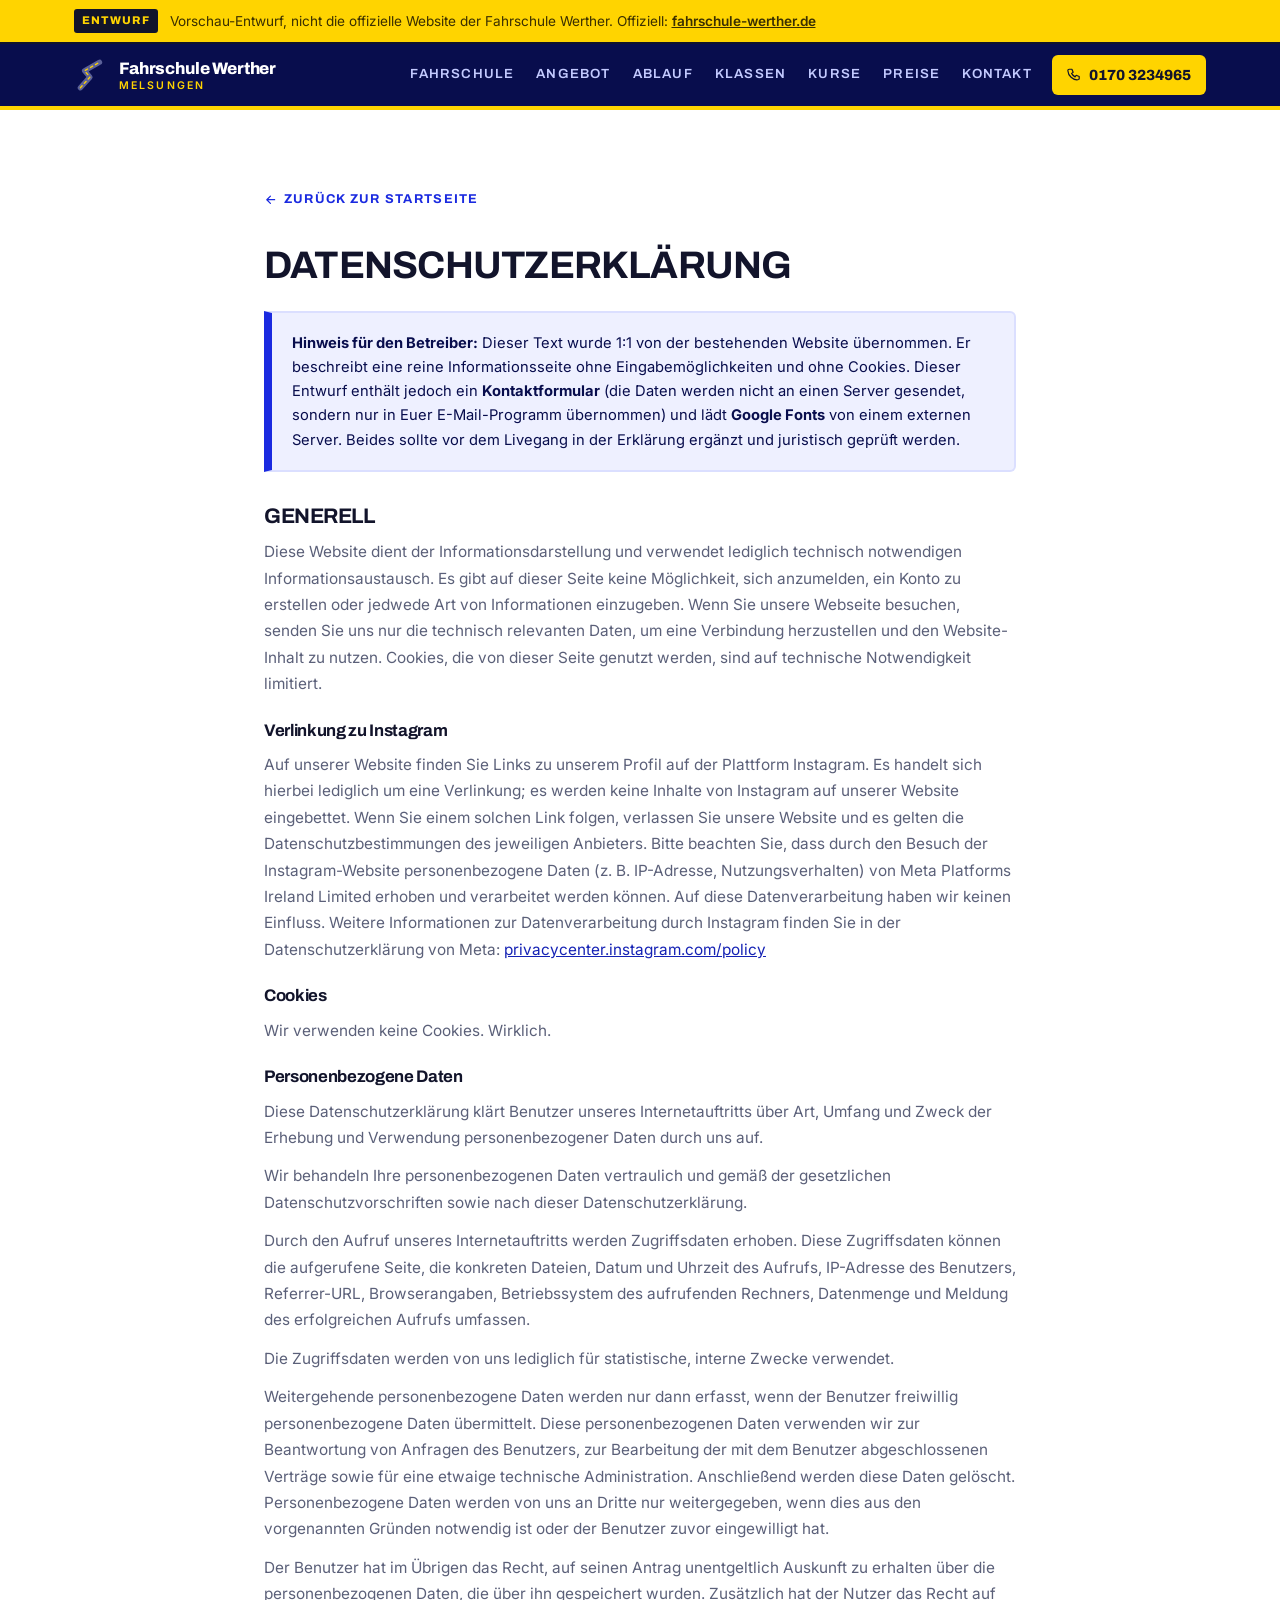
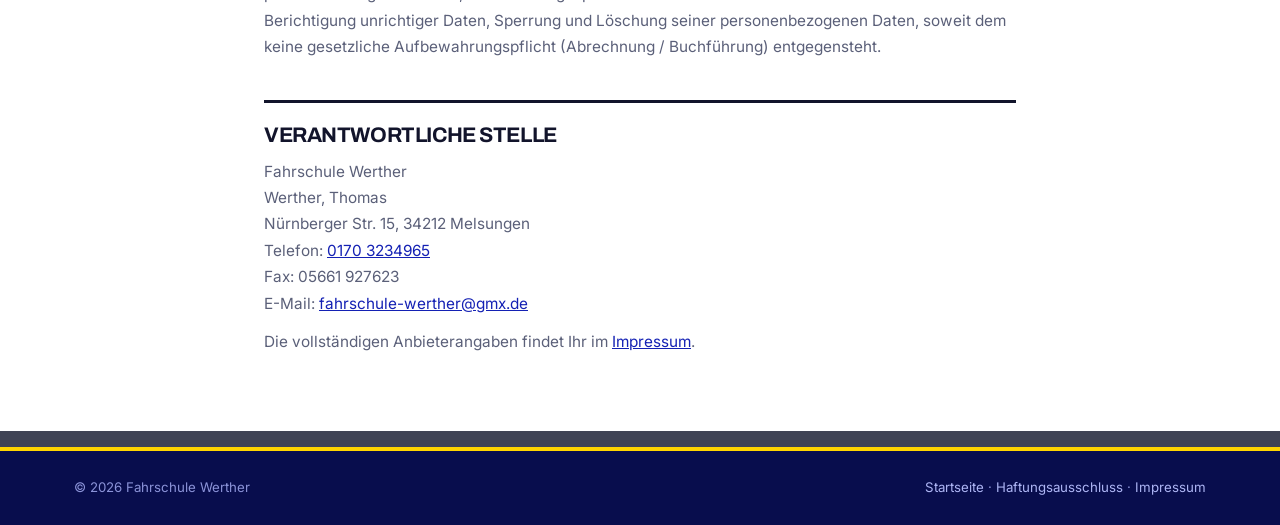
==== datenschutz.html @ 25d760dc "Website Fahrschule Werther" ====
<!DOCTYPE html>
<html lang="de">
<head>
<meta charset="utf-8">
<meta name="robots" content="noindex, nofollow">
<meta name="viewport" content="width=device-width, initial-scale=1">
<title>Datenschutzerklärung – Fahrschule Werther</title>
<meta name="description" content="Datenschutzerklärung der Fahrschule Werther, Nürnberger Str. 15, 34212 Melsungen.">
<meta name="theme-color" content="#080d4d">
<link rel="icon" href="data:image/svg+xml,%3Csvg xmlns='http://www.w3.org/2000/svg' viewBox='0 0 64 64'%3E%3Crect width='64' height='64' rx='8' fill='%23080d4d'/%3E%3Cpath d='M14 54 L30 34 L20 22 L44 10' stroke='%23ffd400' stroke-width='7' fill='none' stroke-linecap='round' stroke-linejoin='round'/%3E%3C/svg%3E">
<link rel="preconnect" href="https://fonts.googleapis.com">
<link rel="preconnect" href="https://fonts.gstatic.com" crossorigin>
<link href="https://fonts.googleapis.com/css2?family=Archivo:wght@500;600;700;800&family=Inter:wght@400;500;600;700&display=swap" rel="stylesheet">
<link rel="stylesheet" href="assets/css/style.css">
</head>
<body>
<a class="skip" href="#main">Zum Inhalt springen</a>

<!-- Entwurfs-Hinweis: vor dem Livegang entfernen (zusammen mit dem robots-Meta-Tag). -->
<div class="draft">
  <div class="draft__inner">
    <b>Entwurf</b>
    <span>Vorschau-Entwurf, nicht die offizielle Website der Fahrschule Werther. Offiziell: <a href="https://fahrschule-werther.de/" target="_blank" rel="noopener">fahrschule-werther.de</a></span>
  </div>
</div>

<svg width="0" height="0" style="position:absolute" aria-hidden="true" focusable="false">
  <defs>
    <symbol id="i-arrow" viewBox="0 0 24 24" fill="none" stroke="currentColor" stroke-width="2.2" stroke-linecap="round" stroke-linejoin="round"><path d="M5 12h13M12.5 5.5 19 12l-6.5 6.5"/></symbol>
    <symbol id="i-phone" viewBox="0 0 24 24" fill="none" stroke="currentColor" stroke-width="1.9" stroke-linecap="round" stroke-linejoin="round"><path d="M6.2 3.5h3l1.9 4.7-2.4 1.7a12.4 12.4 0 0 0 5.4 5.4l1.7-2.4 4.7 1.9v3a2 2 0 0 1-2.2 2C10.6 20.6 3.4 13.4 2.9 5.7a2 2 0 0 1 2-2.2Z"/></symbol>
  </defs>
</svg>

<header class="topbar">
  <div class="topbar__inner">
    <a class="logo" href="index.html" aria-label="Fahrschule Werther – zur Startseite">
      <svg class="logo__road" viewBox="0 0 64 64" aria-hidden="true">
        <path d="M12 56 L30 36 L20 24 L48 8" stroke="#5b6199" stroke-width="10" fill="none" stroke-linecap="round" stroke-linejoin="round"/>
        <path class="lane" d="M12 56 L30 36 L20 24 L48 8" stroke="#ffd400" stroke-width="2.5" fill="none" stroke-linecap="round" stroke-linejoin="round"/>
      </svg>
      <span class="logo__txt">Fahrschule Werther<span>Melsungen</span></span>
    </a>
    <nav class="mainnav" id="mainnav" aria-label="Hauptnavigation">
      <a href="index.html#fahrschule">Fahrschule</a>
      <a href="index.html#angebot">Angebot</a>
      <a href="index.html#ablauf">Ablauf</a>
      <a href="index.html#klassen">Klassen</a>
      <a href="index.html#kurse">Kurse</a>
      <a href="index.html#preise">Preise</a>
      <a href="index.html#kontakt">Kontakt</a>
    </nav>
    <div class="topbar__cta">
      <a class="callbtn" href="tel:+491703234965"><svg aria-hidden="true"><use href="#i-phone"/></svg><span>0170 3234965</span></a>
      <button class="navtoggle" id="navtoggle" type="button" aria-label="Menü öffnen" aria-expanded="false" aria-controls="mainnav"><i></i></button>
    </div>
  </div>
</header>

<main id="main" class="legal">
  <div class="legal__inner">
    <a class="back" href="index.html"><svg aria-hidden="true"><use href="#i-arrow"/></svg> Zurück zur Startseite</a>
    <h1>Datenschutzerklärung</h1>
    <p class="note"><strong>Hinweis für den Betreiber:</strong> Dieser Text wurde 1:1 von der bestehenden Website übernommen. Er beschreibt eine reine Informationsseite ohne Eingabemöglichkeiten und ohne Cookies. Dieser Entwurf enthält jedoch ein <strong>Kontaktformular</strong> (die Daten werden nicht an einen Server gesendet, sondern nur in Euer E-Mail-Programm übernommen) und lädt <strong>Google&nbsp;Fonts</strong> von einem externen Server. Beides sollte vor dem Livegang in der Erklärung ergänzt und juristisch geprüft werden.</p>

    <div class="legal__body">
      <h2 style="margin-top:0;padding-top:0;border-top:0">Generell</h2>
      <p>Diese Website dient der Informationsdarstellung und verwendet lediglich technisch notwendigen Informationsaustausch. Es gibt auf dieser Seite keine Möglichkeit, sich anzumelden, ein Konto zu erstellen oder jedwede Art von Informationen einzugeben. Wenn Sie unsere Webseite besuchen, senden Sie uns nur die technisch relevanten Daten, um eine Verbindung herzustellen und den Website-Inhalt zu nutzen. Cookies, die von dieser Seite genutzt werden, sind auf technische Notwendigkeit limitiert.</p>

      <h3>Verlinkung zu Instagram</h3>
      <p>Auf unserer Website finden Sie Links zu unserem Profil auf der Plattform Instagram. Es handelt sich hierbei lediglich um eine Verlinkung; es werden keine Inhalte von Instagram auf unserer Website eingebettet. Wenn Sie einem solchen Link folgen, verlassen Sie unsere Website und es gelten die Datenschutzbestimmungen des jeweiligen Anbieters. Bitte beachten Sie, dass durch den Besuch der Instagram-Website personenbezogene Daten (z.&nbsp;B. IP-Adresse, Nutzungsverhalten) von Meta Platforms Ireland Limited erhoben und verarbeitet werden können. Auf diese Datenverarbeitung haben wir keinen Einfluss. Weitere Informationen zur Datenverarbeitung durch Instagram finden Sie in der Datenschutzerklärung von Meta: <a href="https://privacycenter.instagram.com/policy" target="_blank" rel="noopener">privacycenter.instagram.com/policy</a></p>

      <h3>Cookies</h3>
      <p>Wir verwenden keine Cookies. Wirklich.</p>

      <h3>Personenbezogene Daten</h3>
      <p>Diese Datenschutzerklärung klärt Benutzer unseres Internetauftritts über Art, Umfang und Zweck der Erhebung und Verwendung personenbezogener Daten durch uns auf.</p>
      <p>Wir behandeln Ihre personenbezogenen Daten vertraulich und gemäß der gesetzlichen Datenschutzvorschriften sowie nach dieser Datenschutzerklärung.</p>
      <p>Durch den Aufruf unseres Internetauftritts werden Zugriffsdaten erhoben. Diese Zugriffsdaten können die aufgerufene Seite, die konkreten Dateien, Datum und Uhrzeit des Aufrufs, IP-Adresse des Benutzers, Referrer-URL, Browserangaben, Betriebssystem des aufrufenden Rechners, Datenmenge und Meldung des erfolgreichen Aufrufs umfassen.</p>
      <p>Die Zugriffsdaten werden von uns lediglich für statistische, interne Zwecke verwendet.</p>
      <p>Weitergehende personenbezogene Daten werden nur dann erfasst, wenn der Benutzer freiwillig personenbezogene Daten übermittelt. Diese personenbezogenen Daten verwenden wir zur Beantwortung von Anfragen des Benutzers, zur Bearbeitung der mit dem Benutzer abgeschlossenen Verträge sowie für eine etwaige technische Administration. Anschließend werden diese Daten gelöscht. Personenbezogene Daten werden von uns an Dritte nur weitergegeben, wenn dies aus den vorgenannten Gründen notwendig ist oder der Benutzer zuvor eingewilligt hat.</p>
      <p>Der Benutzer hat im Übrigen das Recht, auf seinen Antrag unentgeltlich Auskunft zu erhalten über die personenbezogenen Daten, die über ihn gespeichert wurden. Zusätzlich hat der Nutzer das Recht auf Berichtigung unrichtiger Daten, Sperrung und Löschung seiner personenbezogenen Daten, soweit dem keine gesetzliche Aufbewahrungspflicht (Abrechnung / Buchführung) entgegensteht.</p>

      <h2>Verantwortliche Stelle</h2>
      <p>Fahrschule Werther<br>
      Werther, Thomas<br>
      Nürnberger Str. 15, 34212 Melsungen<br>
      Telefon: <a href="tel:+491703234965">0170 3234965</a><br>
      Fax: 05661 927623<br>
      E-Mail: <a href="mailto:fahrschule-werther@gmx.de">fahrschule-werther@gmx.de</a></p>
      <p>Die vollständigen Anbieterangaben findet Ihr im <a href="index.html#impressum">Impressum</a>.</p>
    </div>
  </div>
</main>

<footer class="foot">
  <div class="foot__road" aria-hidden="true"></div>
  <div class="foot__bottom" style="padding-top:26px">
    <span>&copy; <span id="jahr">2026</span> Fahrschule Werther</span>
    <span><a href="index.html">Startseite</a> · <a href="haftungsausschluss.html">Haftungsausschluss</a> · <a href="index.html#impressum">Impressum</a></span>
  </div>
</footer>

<script src="assets/js/main.js"></script>
</body>
</html>
---- assets/css/style.css ----
/* ==========================================================================
   Fahrschule Werther – Melsungen
   Eigenständiges Designsystem. Leitmotiv ist die Straße aus dem Logo:
   Fahrbahnmarkierungen, Routenlinien, kantige Flächen, kräftiges Blau/Gelb.
   Bewusst anders aufgebaut als andere Fahrschul-Entwürfe.
   ========================================================================== */

:root{
  --blue:#1a2ae0;
  --blue-600:#1421b4;
  --blue-800:#0d1580;
  --blue-900:#080d4d;
  --blue-50:#eef0ff;
  --blue-100:#dbdfff;
  --yellow:#ffd400;
  --yellow-600:#e0b800;
  --asphalt:#3f4354;
  --ink:#12142b;
  --muted:#5b6079;
  --line:#d9dcec;
  --paper:#ffffff;
  --paper-alt:#f2f4fd;

  --r:6px;
  --r-lg:10px;
  --wrap:1180px;
  --display:"Archivo","Arial Narrow",Arial,sans-serif;
  --body:"Inter","Segoe UI",Roboto,system-ui,-apple-system,Arial,sans-serif;
  --shadow:0 2px 0 var(--line);
  --shadow-pop:10px 10px 0 var(--blue-100);
}

*,*::before,*::after{box-sizing:border-box}
html{scroll-behavior:smooth;scroll-padding-top:92px;-webkit-text-size-adjust:100%}
@media (prefers-reduced-motion:reduce){
  html{scroll-behavior:auto}
  *,*::before,*::after{animation-duration:.01ms!important;animation-iteration-count:1!important;transition-duration:.01ms!important}
}
body{margin:0;background:var(--paper);color:var(--ink);font-family:var(--body);font-size:17px;line-height:1.65;-webkit-font-smoothing:antialiased}
img{max-width:100%;display:block;height:auto}
a{color:var(--blue-600)}
ul,ol{margin:0;padding:0;list-style:none}
h1,h2,h3,h4{margin:0;font-family:var(--display);font-weight:700;line-height:1.1;letter-spacing:-.02em}
p{margin:0}
:focus-visible{outline:3px solid var(--blue);outline-offset:3px}
.skip{position:absolute;left:-9999px;top:0;background:var(--blue-900);color:#fff;padding:12px 20px;z-index:300}
.skip:focus{left:0}
.vh{position:absolute;width:1px;height:1px;margin:-1px;overflow:hidden;clip:rect(0 0 0 0);white-space:nowrap}

.wrap{max-width:var(--wrap);margin:0 auto;padding:0 24px}
.sect{padding:clamp(58px,7vw,102px) 0}
.sect--alt{background:var(--paper-alt)}
.sect--dark{background:var(--blue-900);color:#c9cfff}
.sect--dark h2,.sect--dark h3{color:#fff}

/* Abschnittskopf: Nummer + Linie, kein zentriertes Layout */
.head{display:grid;grid-template-columns:auto 1fr;gap:0 22px;align-items:start;margin-bottom:44px}
.head__num{font-family:var(--display);font-weight:800;font-size:.9rem;letter-spacing:.16em;color:var(--blue);padding-top:9px;white-space:nowrap}
.head__num::after{content:"";display:block;width:100%;height:4px;margin-top:8px;background:repeating-linear-gradient(90deg,var(--blue) 0 10px,transparent 10px 18px)}
.head h2{font-size:clamp(1.85rem,1.3rem + 2.2vw,2.9rem);text-transform:uppercase}
.head p{margin-top:14px;color:var(--muted);font-size:clamp(1rem,.96rem + .25vw,1.12rem);max-width:64ch}
.sect--dark .head p{color:#a9b1f0}
.sect--dark .head__num{color:var(--yellow)}
.sect--dark .head__num::after{background:repeating-linear-gradient(90deg,var(--yellow) 0 10px,transparent 10px 18px)}
@media (max-width:620px){
  .head{grid-template-columns:1fr;gap:14px}
  .head__num::after{width:64px}
}

/* ---------- Buttons: kantig, mit Versatzschatten ---------- */
.btn{display:inline-flex;align-items:center;justify-content:center;gap:.55em;padding:.9em 1.6em;border:2px solid var(--ink);border-radius:var(--r);font-family:var(--display);font-weight:700;font-size:1rem;letter-spacing:.01em;text-decoration:none;cursor:pointer;background:var(--paper);color:var(--ink);transition:transform .14s ease,box-shadow .14s ease,background .14s ease,color .14s ease}
.btn svg{width:1.15em;height:1.15em;flex:none}
.btn:hover{transform:translate(-3px,-3px);box-shadow:5px 5px 0 var(--ink)}
.btn:active{transform:none;box-shadow:none}
.btn--yellow{background:var(--yellow);border-color:var(--ink);color:var(--ink)}
.btn--blue{background:var(--blue);border-color:var(--blue-800);color:#fff}
.btn--blue:hover{box-shadow:5px 5px 0 var(--blue-800)}
.btn--onDark{background:var(--yellow);border-color:var(--yellow);color:var(--ink)}
.btn--onDark:hover{box-shadow:5px 5px 0 rgba(255,255,255,.28)}
.btn--wire{background:transparent;border-color:#fff;color:#fff}
.btn--wire:hover{box-shadow:5px 5px 0 rgba(255,255,255,.28)}

/* ---------- Entwurfs-Hinweis ----------
   Nur fuer die Vorschau. Vor dem Livegang zusammen mit den robots-Meta-Tags entfernen. */
.draft{background:var(--yellow);color:#3a2f00;font-size:.85rem;line-height:1.5;border-bottom:2px solid var(--ink)}
.draft__inner{max-width:var(--wrap);margin:0 auto;padding:9px 24px;display:flex;flex-wrap:wrap;align-items:center;gap:5px 12px}
.draft b{font-family:var(--display);font-weight:800;letter-spacing:.1em;text-transform:uppercase;font-size:.7rem;background:var(--ink);color:var(--yellow);padding:.3em .7em;border-radius:3px}
.draft a{color:#3a2f00;font-weight:600}

/* ---------- Kopfzeile: durchgehend blau ---------- */
.topbar{position:sticky;top:0;z-index:100;background:var(--blue-900);color:#fff;border-bottom:4px solid var(--yellow)}
.topbar__inner{max-width:var(--wrap);margin:0 auto;padding:11px 24px;display:flex;align-items:center;gap:20px}
.logo{display:flex;align-items:center;gap:11px;text-decoration:none;color:#fff;margin-right:auto;min-width:0}
.logo__road{width:34px;height:34px;flex:none}
.logo__txt{font-family:var(--display);font-weight:800;font-size:1.04rem;letter-spacing:-.01em;line-height:1.1;white-space:nowrap}
.logo__txt span{display:block;font-family:var(--body);font-weight:600;font-size:.66rem;letter-spacing:.2em;text-transform:uppercase;color:var(--yellow);margin-top:3px}
.mainnav{display:flex;gap:22px}
.mainnav a{font-family:var(--display);font-weight:600;font-size:.83rem;letter-spacing:.09em;text-transform:uppercase;color:#c3caff;text-decoration:none;padding:8px 0;border-bottom:3px solid transparent;white-space:nowrap}
.mainnav a:hover{color:#fff;border-bottom-color:var(--yellow)}
.mainnav a.is-active{color:#fff;border-bottom-color:var(--yellow)}
.topbar__cta{display:flex;align-items:center;gap:10px}
.callbtn{display:inline-flex;align-items:center;gap:.5em;background:var(--yellow);color:var(--ink);font-family:var(--display);font-weight:800;font-size:.92rem;text-decoration:none;padding:.55em 1em;border-radius:var(--r);white-space:nowrap}
.callbtn:hover{background:#fff}
.callbtn svg{width:1.05em;height:1.05em}
.navtoggle{display:none;width:44px;height:40px;border:2px solid rgba(255,255,255,.5);border-radius:var(--r);background:transparent;cursor:pointer;align-items:center;justify-content:center;padding:0}
.navtoggle i,.navtoggle i::before,.navtoggle i::after{display:block;width:18px;height:2px;background:#fff;position:relative}
.navtoggle i::before,.navtoggle i::after{content:"";position:absolute}
.navtoggle i::before{top:-6px}
.navtoggle i::after{top:6px}
@media (max-width:1080px){.mainnav{gap:15px}.mainnav a{font-size:.78rem;letter-spacing:.06em}}
@media (max-width:960px){
  .mainnav{position:fixed;inset:auto 0 0 0;top:69px;flex-direction:column;gap:0;background:var(--blue-900);padding:8px 24px 26px;overflow:auto;opacity:0;transform:translateY(-8px);pointer-events:none;transition:.18s;border-top:1px solid rgba(255,255,255,.14)}
  .mainnav.is-open{opacity:1;transform:none;pointer-events:auto}
  .mainnav a{font-size:1rem;padding:15px 0;border-bottom:1px solid rgba(255,255,255,.14)}
  .mainnav a:hover,.mainnav a.is-active{border-bottom-color:rgba(255,255,255,.14)}
  .navtoggle{display:inline-flex}
  .callbtn span{display:none}
  .callbtn{padding:.55em .7em}
}

/* Kleine Straßen-Bildmarke, abgeleitet aus dem Original-Logo */
.logo__road .lane{stroke-dasharray:5 6;animation:lane 2.6s linear infinite}
@keyframes lane{to{stroke-dashoffset:-22}}
@media (prefers-reduced-motion:reduce){.logo__road .lane{animation:none}}

/* ---------- Lesefortschritt ---------- */
.bar{position:fixed;top:0;left:0;right:0;height:4px;z-index:200;pointer-events:none}
.bar span{display:block;height:100%;width:0;background:var(--yellow);transition:width .1s linear}

/* ---------- Hero: hell, asymmetrisch, mit Fahrbahn am Fuß ---------- */
.hero{position:relative;background:var(--paper-alt);overflow:hidden;padding:clamp(46px,6vw,80px) 0 0}
.hero__grid{max-width:var(--wrap);margin:0 auto;padding:0 24px clamp(90px,10vw,140px);display:grid;grid-template-columns:1.12fr .88fr;gap:52px;align-items:center;position:relative;z-index:2}
.kicker{display:inline-flex;align-items:center;gap:.6em;font-family:var(--display);font-weight:700;font-size:.78rem;letter-spacing:.18em;text-transform:uppercase;color:var(--blue);background:var(--blue-100);padding:.45em .9em;border-radius:3px}
.hero h1{margin:20px 0 0;font-size:clamp(2.1rem,1.4rem + 3vw,3.5rem);text-transform:uppercase;letter-spacing:-.028em}
.hero h1 em{font-style:normal;display:block;color:var(--blue);position:relative}
.hero h1 em::after{content:"";display:block;width:120px;height:8px;margin-top:14px;background:var(--yellow)}
.hero__lead{margin-top:22px;color:var(--muted);font-size:clamp(1.02rem,.98rem + .3vw,1.14rem);max-width:52ch}
.hero__chips{display:flex;flex-wrap:wrap;gap:8px;margin-top:24px}
.chip{font-family:var(--display);font-weight:600;font-size:.8rem;letter-spacing:.06em;text-transform:uppercase;border:2px solid var(--line);background:#fff;color:var(--ink);padding:.38em .8em;border-radius:3px}
.chip--fill{background:var(--ink);border-color:var(--ink);color:#fff}
.hero__cta{display:flex;flex-wrap:wrap;gap:12px;margin-top:30px}

/* Logo-Karte mit Versatzschatten statt weicher Schatten */
.logocard{background:#fff;border:2px solid var(--ink);border-radius:var(--r-lg);padding:22px;box-shadow:var(--shadow-pop)}
.logocard img{width:100%}
.logocard__facts{margin-top:18px;border-top:2px solid var(--line);padding-top:6px}
.logocard__facts li{display:grid;grid-template-columns:auto 1fr;gap:12px;align-items:start;padding:11px 0;border-bottom:1px solid var(--line)}
.logocard__facts li:last-child{border-bottom:0}
.logocard__facts svg{width:22px;height:22px;color:var(--blue);margin-top:2px}
.logocard__facts b{display:block;font-family:var(--display);font-size:.7rem;letter-spacing:.14em;text-transform:uppercase;color:var(--muted);margin-bottom:2px}
.logocard__facts span{font-size:.95rem;line-height:1.45}

/* Fahrbahn am unteren Rand des Heros */
.hero__road{position:absolute;left:0;right:0;bottom:0;height:74px;background:var(--asphalt);z-index:1}
.hero__road::before{content:"";position:absolute;top:50%;left:0;right:0;height:5px;transform:translateY(-50%);background:repeating-linear-gradient(90deg,#fff 0 46px,transparent 46px 92px);animation:drive 3s linear infinite}
.hero__road::after{content:"";position:absolute;top:0;left:0;right:0;height:5px;background:var(--yellow)}
@keyframes drive{to{transform:translateY(-50%) translateX(-92px)}}
@media (prefers-reduced-motion:reduce){.hero__road::before{animation:none}}
@media (max-width:960px){
  .hero__grid{grid-template-columns:1fr;gap:34px}
  .hero__media{max-width:520px}
}

/* ---------- Faktenband ---------- */
.factband{background:var(--blue);color:#fff}
.factband__inner{max-width:var(--wrap);margin:0 auto;padding:26px 24px;display:grid;grid-template-columns:repeat(4,1fr);gap:22px}
.factband div{border-left:3px solid rgba(255,255,255,.36);padding-left:16px}
.factband b{display:block;font-family:var(--display);font-weight:800;font-size:1.1rem;line-height:1.2}
.factband span{display:block;font-size:.86rem;color:#ced3ff;margin-top:3px}
@media (max-width:900px){.factband__inner{grid-template-columns:1fr 1fr}}
@media (max-width:520px){.factband__inner{grid-template-columns:1fr}}

/* ---------- Zwei-Spalten-Textblock ---------- */
.split{display:grid;grid-template-columns:1.02fr .98fr;gap:54px;align-items:center}
.split p+p{margin-top:15px}
.split .muted{color:var(--muted)}
.frame{border:2px solid var(--ink);border-radius:var(--r-lg);overflow:hidden;box-shadow:var(--shadow-pop);background:#fff}
.frame img{width:100%}
.frame figcaption{padding:13px 16px;border-top:2px solid var(--ink);font-size:.86rem;color:var(--muted)}
.pull{margin-top:26px;border-left:8px solid var(--yellow);background:#fff;border-top:2px solid var(--line);border-right:2px solid var(--line);border-bottom:2px solid var(--line);padding:20px 22px}
.pull p{font-family:var(--display);font-weight:600;font-size:1.14rem;color:var(--blue-800)}
.pull cite{display:block;margin-top:7px;font-style:normal;font-size:.76rem;letter-spacing:.12em;text-transform:uppercase;color:var(--muted);font-weight:600}
@media (max-width:900px){
  .split{grid-template-columns:1fr;gap:34px}
  .split__media{max-width:460px}
}

/* ---------- Angebotskacheln ---------- */
.offers{display:grid;grid-template-columns:repeat(3,1fr);gap:22px}
.offer{border:2px solid var(--ink);border-radius:var(--r-lg);overflow:hidden;background:#fff;display:flex;flex-direction:column;transition:transform .16s ease,box-shadow .16s ease}
.offer:hover{transform:translate(-4px,-4px);box-shadow:8px 8px 0 var(--blue-100)}
.offer img{width:100%;aspect-ratio:4/3;object-fit:cover;border-bottom:2px solid var(--ink)}
.offer__body{padding:20px 20px 22px}
.offer h3{font-size:1.2rem;text-transform:uppercase}
.offer p{margin-top:8px;color:var(--muted);font-size:.94rem}
@media (max-width:900px){.offers{grid-template-columns:1fr 1fr}}
@media (max-width:620px){.offers{grid-template-columns:1fr}}

/* ---------- Route: Ablauf als Strecke ---------- */
.route{position:relative;margin-top:8px;display:grid;grid-template-columns:repeat(4,1fr);gap:24px}
.route::before{content:"";position:absolute;left:0;right:0;top:26px;height:4px;background:repeating-linear-gradient(90deg,var(--blue-100) 0 14px,transparent 14px 26px)}
.stop{position:relative;padding-top:0}
.stop__dot{width:54px;height:54px;border-radius:50%;background:var(--blue);border:4px solid #fff;box-shadow:0 0 0 3px var(--blue);color:#fff;display:grid;place-items:center;font-family:var(--display);font-weight:800;font-size:1.1rem;position:relative;z-index:1;transition:transform .18s ease}
.stop:hover .stop__dot{transform:scale(1.08)}
.stop h3{margin-top:18px;font-size:1.05rem;text-transform:uppercase}
.stop p{margin-top:8px;color:var(--muted);font-size:.94rem}
.sect--dark .stop p{color:#a9b1f0}
.sect--dark .stop__dot{background:var(--yellow);color:var(--ink);border-color:var(--blue-900);box-shadow:0 0 0 3px var(--yellow)}
.sect--dark .route::before{background:repeating-linear-gradient(90deg,rgba(255,212,0,.5) 0 14px,transparent 14px 26px)}
@media (max-width:900px){
  .route{grid-template-columns:1fr 1fr;gap:30px}
  .route::before{display:none}
}
@media (max-width:560px){.route{grid-template-columns:1fr}}

/* ---------- Aufklappbare Führerscheinklassen ---------- */
.classgroup{margin-top:38px}
.classgroup__title{display:flex;align-items:center;gap:12px;font-family:var(--display);font-weight:800;font-size:.82rem;letter-spacing:.16em;text-transform:uppercase;color:var(--blue);margin-bottom:14px}
.classgroup__title svg{width:24px;height:24px}
.classgroup__title::after{content:"";flex:1;height:2px;background:var(--line)}
.acc{border:2px solid var(--ink);border-radius:var(--r-lg);overflow:hidden;background:#fff}
.acc__item+.acc__item{border-top:2px solid var(--ink)}
.acc__btn{width:100%;display:grid;grid-template-columns:auto 1fr auto;align-items:center;gap:16px;padding:16px 20px;background:#fff;border:0;cursor:pointer;text-align:left;font:inherit;transition:background .15s ease}
.acc__btn:hover{background:var(--blue-50)}
.acc__key{font-family:var(--display);font-weight:800;font-size:.95rem;letter-spacing:.02em;background:var(--blue);color:#fff;padding:.35em .7em;border-radius:3px;min-width:58px;text-align:center}
.acc__name{font-family:var(--display);font-weight:700;font-size:1.06rem}
.acc__name small{display:block;font-family:var(--body);font-weight:500;font-size:.83rem;color:var(--muted);margin-top:2px;letter-spacing:0}
.acc__chev{width:26px;height:26px;color:var(--blue);transition:transform .22s ease;flex:none}
.acc__btn[aria-expanded="true"]{background:var(--blue-50)}
.acc__btn[aria-expanded="true"] .acc__chev{transform:rotate(180deg)}
.acc__panel{display:none;padding:4px 20px 22px;border-top:1px dashed var(--line)}
.acc__panel.is-open{display:block}
.acc__panel p{margin-top:14px;color:var(--muted);font-size:.95rem}
.facts{margin-top:18px;display:grid;grid-template-columns:repeat(3,minmax(0,1fr));gap:10px}
.facts div{border:2px solid var(--line);border-radius:var(--r);padding:11px 13px;background:var(--paper-alt)}
.facts dt{font-family:var(--display);font-size:.66rem;letter-spacing:.13em;text-transform:uppercase;color:var(--muted);font-weight:700}
.facts dd{margin:4px 0 0;font-weight:700;font-size:.94rem}
@media (max-width:760px){.facts{grid-template-columns:1fr 1fr}}
@media (max-width:480px){
  .facts{grid-template-columns:1fr}
  .acc__btn{grid-template-columns:auto 1fr;gap:12px;padding:14px 16px}
  .acc__chev{grid-column:2;justify-self:end;margin-top:-26px}
}

/* ---------- Leistungskacheln ---------- */
.services{display:grid;grid-template-columns:repeat(2,1fr);gap:20px}
.service{display:grid;grid-template-columns:auto 1fr;gap:18px;border:2px solid var(--ink);border-radius:var(--r-lg);padding:22px;background:#fff}
.service__ico{width:52px;height:52px;border-radius:var(--r);background:var(--yellow);display:grid;place-items:center;color:var(--ink)}
.service__ico svg{width:26px;height:26px}
.service h3{font-size:1.08rem;text-transform:uppercase}
.service p{margin-top:7px;color:var(--muted);font-size:.94rem}
@media (max-width:800px){.services{grid-template-columns:1fr}}

/* ---------- Checkliste ---------- */
.checks{display:grid;grid-template-columns:1fr 1fr;gap:20px;margin-top:34px}
.checkbox{border:2px solid var(--ink);border-radius:var(--r-lg);padding:22px;background:#fff}
.sect--dark .checkbox{background:transparent;border-color:rgba(255,255,255,.32)}
.checkbox h3{font-size:1rem;text-transform:uppercase;display:flex;align-items:center;gap:.6em}
.checkbox h3 svg{width:22px;height:22px;color:var(--blue)}
.sect--dark .checkbox h3 svg{color:var(--yellow)}
.checkbox ul{margin-top:14px}
.checkbox li{display:grid;grid-template-columns:auto 1fr;gap:11px;padding:9px 0;font-size:.95rem;border-top:1px solid var(--line)}
.sect--dark .checkbox li{border-top-color:rgba(255,255,255,.18);color:#dfe3ff}
.checkbox li:first-child{border-top:0;padding-top:0}
.checkbox li svg{width:19px;height:19px;color:var(--blue);margin-top:3px}
.sect--dark .checkbox li svg{color:var(--yellow)}
@media (max-width:800px){.checks{grid-template-columns:1fr}}

/* ---------- Preise ---------- */
.pricewrap{border:2px solid var(--ink);border-radius:var(--r-lg);overflow:hidden;background:#fff;box-shadow:var(--shadow-pop)}
.pricewrap img{width:100%}
.pricewrap figcaption{padding:14px 18px;border-top:2px solid var(--ink);font-size:.88rem;color:var(--muted)}

/* ---------- Kontakt ---------- */
.contact{display:grid;grid-template-columns:.88fr 1.12fr;gap:50px;align-items:start}
.reach{margin-top:26px;display:grid;gap:0;border:2px solid var(--ink);border-radius:var(--r-lg);overflow:hidden}
.reach a,.reach div{display:grid;grid-template-columns:auto 1fr;gap:15px;align-items:center;padding:16px 18px;text-decoration:none;color:inherit;background:#fff;border-bottom:2px solid var(--line)}
.reach>:last-child{border-bottom:0}
.reach a:hover{background:var(--blue-50)}
.reach svg{width:22px;height:22px;color:var(--blue)}
.reach b{display:block;font-family:var(--display);font-size:.68rem;letter-spacing:.14em;text-transform:uppercase;color:var(--muted)}
.reach span{display:block;font-weight:600;font-size:1rem;margin-top:2px;overflow-wrap:anywhere}
.formcard{border:2px solid var(--ink);border-radius:var(--r-lg);padding:clamp(22px,3vw,32px);background:#fff;box-shadow:var(--shadow-pop)}
.formcard h3{font-size:1.2rem;text-transform:uppercase}
.formcard>p{margin-top:7px;color:var(--muted);font-size:.92rem}
.f2{display:grid;grid-template-columns:1fr 1fr;gap:0 16px}
.fld{display:flex;flex-direction:column;gap:6px;margin-top:15px}
.fld label{font-size:.84rem;font-weight:600}
.fld .req{color:#d92b1f}
.fld input,.fld textarea{font:inherit;font-size:.96rem;padding:.72em .85em;border:2px solid var(--line);border-radius:var(--r);background:#fff;color:var(--ink);width:100%;resize:vertical}
.fld input:focus,.fld textarea:focus{outline:none;border-color:var(--blue)}
.agree{display:grid;grid-template-columns:auto 1fr;gap:11px;margin-top:18px;padding:15px;background:var(--paper-alt);border:2px solid var(--line);border-radius:var(--r)}
.agree input{width:20px;height:20px;margin:2px 0 0;accent-color:var(--blue)}
.agree label{font-size:.81rem;color:var(--muted);line-height:1.55}
.formfoot{margin-top:18px;display:flex;flex-wrap:wrap;gap:14px;align-items:center;justify-content:space-between}
.formfoot p{font-size:.81rem;color:var(--muted);max-width:34ch}
.fstatus{margin-top:13px;font-size:.92rem;font-weight:600;min-height:1.4em;color:#0f7a3d}
@media (max-width:960px){.contact{grid-template-columns:1fr;gap:34px}}
@media (max-width:520px){.f2{grid-template-columns:1fr}}

/* ---------- Impressum ---------- */
.legalgrid{display:grid;grid-template-columns:repeat(3,1fr);gap:0 24px;margin-top:30px}
.legalgrid>div{padding:14px 0;border-top:3px solid var(--ink)}
.legalgrid dt{font-family:var(--display);font-size:.68rem;letter-spacing:.13em;text-transform:uppercase;color:var(--muted);font-weight:700}
.legalgrid dd{margin:5px 0 0;font-weight:600;font-size:.97rem;overflow-wrap:anywhere}
@media (max-width:820px){.legalgrid{grid-template-columns:1fr 1fr}}
@media (max-width:520px){.legalgrid{grid-template-columns:1fr}}

/* ---------- Fußzeile ---------- */
.foot{background:var(--blue-900);color:#aeb6f5;padding:0 0 26px}
.foot__road{height:20px;background:var(--asphalt);border-bottom:4px solid var(--yellow)}
.foot__grid{max-width:var(--wrap);margin:0 auto;padding:52px 24px 32px;display:grid;grid-template-columns:1.5fr 1fr 1.25fr;gap:38px;border-bottom:1px solid rgba(255,255,255,.16)}
.foot h4{color:#fff;font-family:var(--display);font-size:.72rem;letter-spacing:.15em;text-transform:uppercase;margin-bottom:15px}
.foot p{font-size:.91rem;line-height:1.7;max-width:36ch}
.foot a{display:block;color:#aeb6f5;text-decoration:none;font-size:.93rem;padding:5px 0}
.foot a:hover{color:var(--yellow)}
.foot__brand{display:flex;align-items:center;gap:11px;margin-bottom:15px;color:#fff}
.foot__brand .logo__txt{color:#fff}
.foot__bottom{max-width:var(--wrap);margin:0 auto;padding:20px 24px 0;display:flex;flex-wrap:wrap;gap:10px 24px;justify-content:space-between;font-size:.83rem;color:#8b93d8}
.foot__bottom a{display:inline;padding:0;font-size:inherit;color:#aeb6f5}
@media (max-width:820px){.foot__grid{grid-template-columns:1fr 1fr}}
@media (max-width:560px){.foot__grid{grid-template-columns:1fr}}

/* ---------- Nach oben ---------- */
.up{position:fixed;right:20px;bottom:20px;width:50px;height:50px;border-radius:var(--r);background:var(--yellow);color:var(--ink);border:2px solid var(--ink);display:grid;place-items:center;cursor:pointer;opacity:0;visibility:hidden;transform:translateY(8px);transition:.2s;z-index:150}
.up.is-on{opacity:1;visibility:visible;transform:none}
.up:hover{box-shadow:4px 4px 0 var(--ink);transform:translate(-2px,-2px)}
.up svg{width:20px;height:20px}

/* ---------- Einblenden ---------- */
.js-anim .rise{opacity:0;transform:translateY(14px);transition:opacity .5s ease,transform .5s ease}
.js-anim .rise.is-in{opacity:1;transform:none}

/* ---------- Rechtstexte ---------- */
.legal{padding:clamp(42px,6vw,76px) 0}
.legal__inner{max-width:800px;margin:0 auto;padding:0 24px}
.legal h1{font-size:clamp(1.8rem,1.4rem + 1.6vw,2.4rem);text-transform:uppercase;margin-top:14px}
.legal .back{display:inline-flex;align-items:center;gap:.5em;font-family:var(--display);font-weight:700;font-size:.8rem;letter-spacing:.1em;text-transform:uppercase;text-decoration:none;color:var(--blue);margin-bottom:20px}
.legal .back svg{width:1.05em;height:1.05em;transform:rotate(180deg)}
.legal .note{margin-top:24px;padding:18px 20px;background:var(--blue-50);border:2px solid var(--blue-100);border-left:8px solid var(--blue);border-radius:0 var(--r) var(--r) 0;font-size:.92rem;color:var(--blue-900)}
.legal__body{margin-top:32px}
.legal__body h2{font-size:1.32rem;text-transform:uppercase;margin:40px 0 0;padding-top:20px;border-top:3px solid var(--ink)}
.legal__body h3{font-size:1.05rem;margin:24px 0 0}
.legal__body p{margin-top:12px;color:var(--muted);font-size:.96rem;line-height:1.72}
.legal__body a{overflow-wrap:anywhere}

@media print{
  .topbar,.up,.hero__cta,.formcard,.navtoggle,.skip,.bar,.draft{display:none!important}
  body{font-size:11pt}
  .hero{background:#fff}
  a{color:#000;text-decoration:underline}
}

/* ---------- Umbruch in Rasterzellen ----------
   Grid-Spalten schrumpfen sonst nicht unter ihre Mindestbreite. Lange Woerter
   wie "Anhaengerweiterbildung" haben dadurch die Kachel aufgeblaeht. */
.service>div,.reach span,.logocard__facts span,.acc__name,.stop{min-width:0}
.service h3,.service p,.reach span,.acc__name,.acc__name small{overflow-wrap:anywhere}
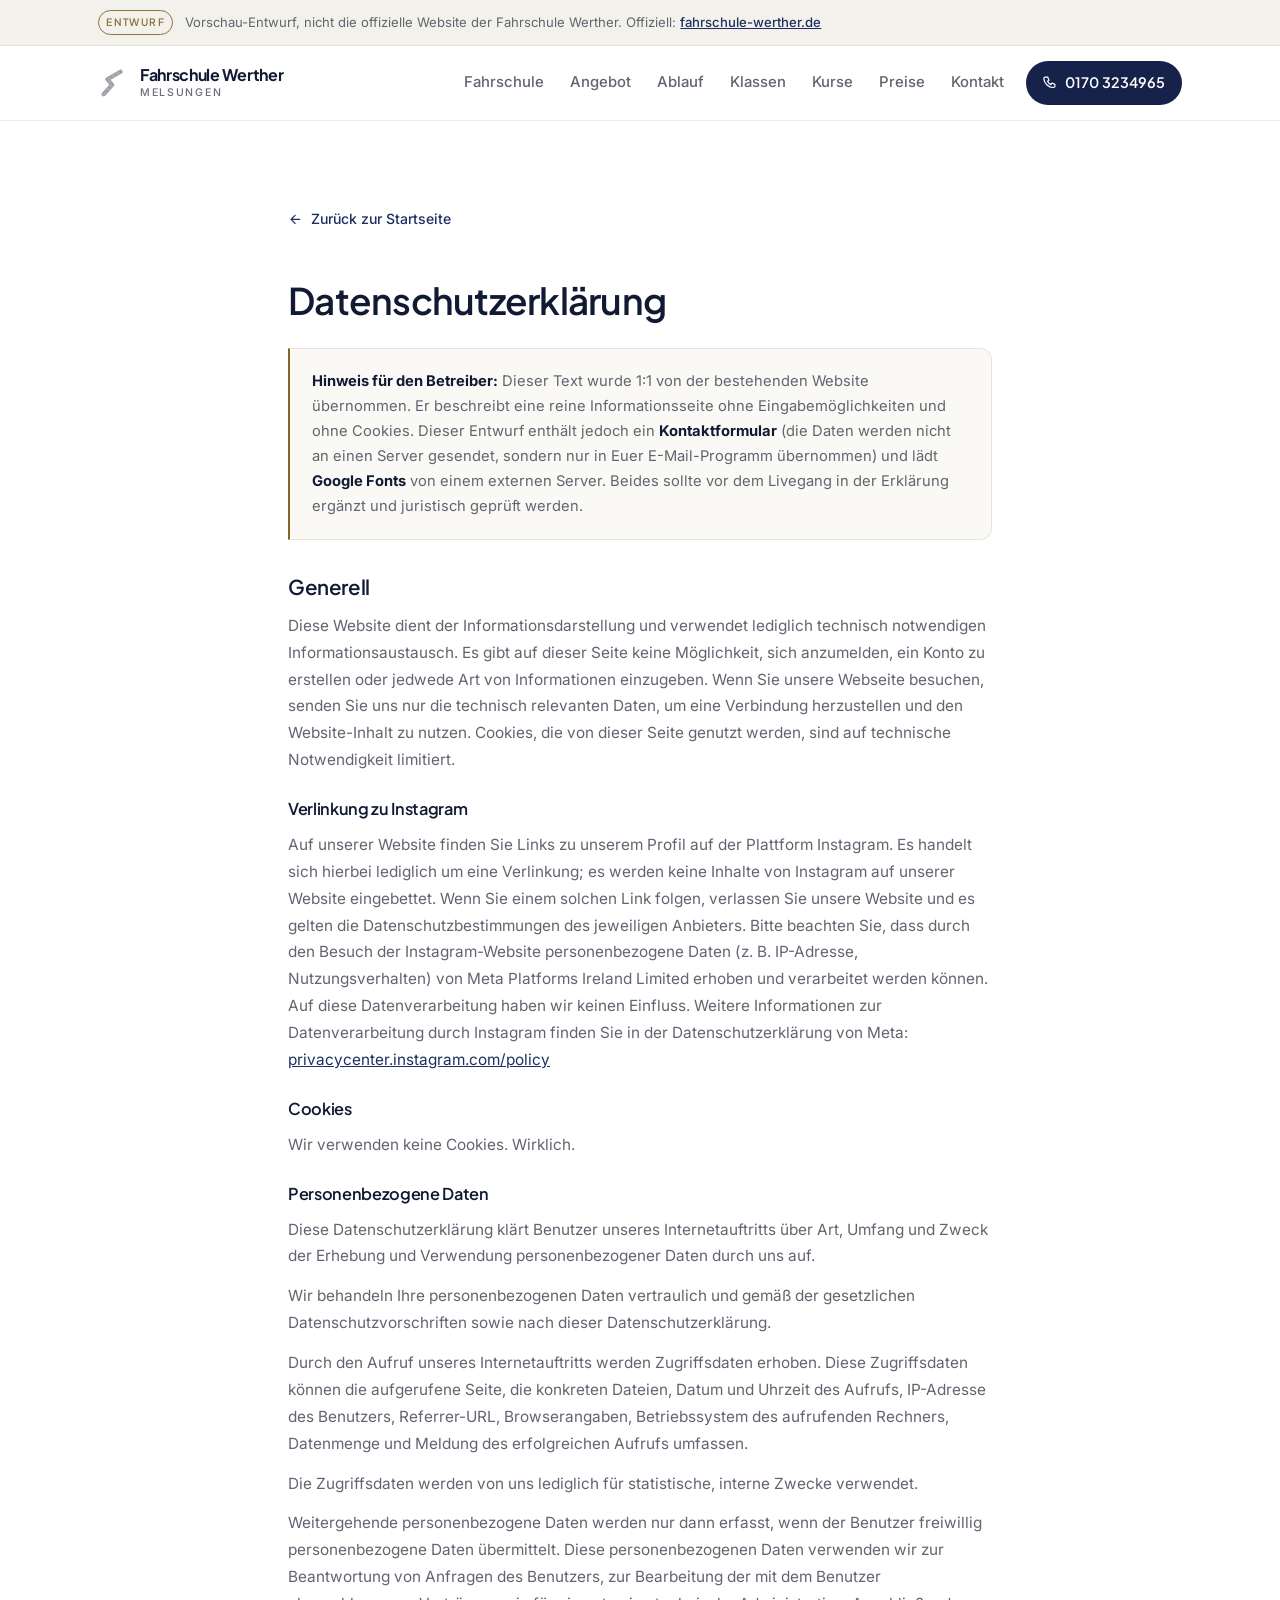
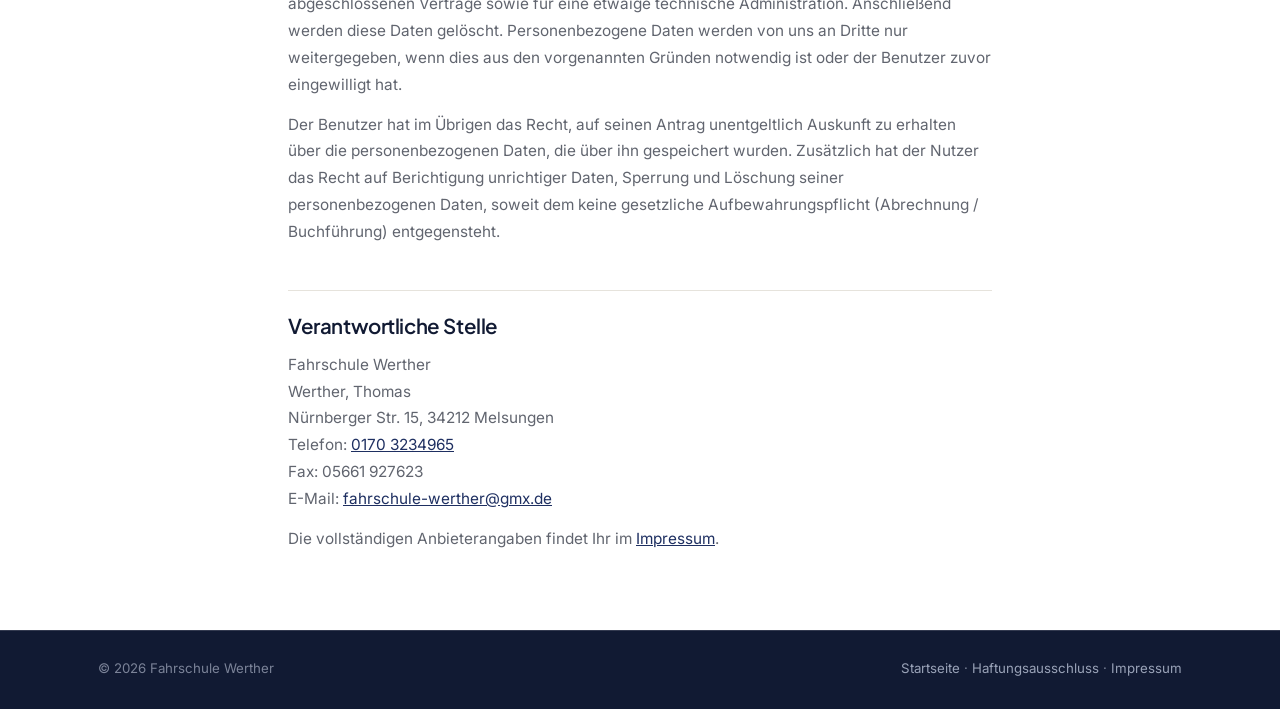
==== commit e9bfda7c: "Werther optisch beruhigt: Stahlblau statt Neon, Messing sparsam, weiche Konturen" ====
--- a/datenschutz.html
+++ b/datenschutz.html
@@ -6,11 +6,11 @@
 <meta name="viewport" content="width=device-width, initial-scale=1">
 <title>Datenschutzerklärung – Fahrschule Werther</title>
 <meta name="description" content="Datenschutzerklärung der Fahrschule Werther, Nürnberger Str. 15, 34212 Melsungen.">
-<meta name="theme-color" content="#080d4d">
-<link rel="icon" href="data:image/svg+xml,%3Csvg xmlns='http://www.w3.org/2000/svg' viewBox='0 0 64 64'%3E%3Crect width='64' height='64' rx='8' fill='%23080d4d'/%3E%3Cpath d='M14 54 L30 34 L20 22 L44 10' stroke='%23ffd400' stroke-width='7' fill='none' stroke-linecap='round' stroke-linejoin='round'/%3E%3C/svg%3E">
+<meta name="theme-color" content="#111a33">
+<link rel="icon" href="data:image/svg+xml,%3Csvg xmlns='http://www.w3.org/2000/svg' viewBox='0 0 64 64'%3E%3Crect width='64' height='64' rx='14' fill='%23111a33'/%3E%3Cpath d='M14 54 L30 34 L20 22 L44 10' stroke='%23cfa96a' stroke-width='6' fill='none' stroke-linecap='round' stroke-linejoin='round'/%3E%3C/svg%3E">
 <link rel="preconnect" href="https://fonts.googleapis.com">
 <link rel="preconnect" href="https://fonts.gstatic.com" crossorigin>
-<link href="https://fonts.googleapis.com/css2?family=Archivo:wght@500;600;700;800&family=Inter:wght@400;500;600;700&display=swap" rel="stylesheet">
+<link href="https://fonts.googleapis.com/css2?family=Plus+Jakarta+Sans:wght@500;600;700&family=Inter:wght@400;500;600&display=swap" rel="stylesheet">
 <link rel="stylesheet" href="assets/css/style.css">
 </head>
 <body>
@@ -35,8 +35,8 @@
   <div class="topbar__inner">
     <a class="logo" href="index.html" aria-label="Fahrschule Werther – zur Startseite">
       <svg class="logo__road" viewBox="0 0 64 64" aria-hidden="true">
-        <path d="M12 56 L30 36 L20 24 L48 8" stroke="#5b6199" stroke-width="10" fill="none" stroke-linecap="round" stroke-linejoin="round"/>
-        <path class="lane" d="M12 56 L30 36 L20 24 L48 8" stroke="#ffd400" stroke-width="2.5" fill="none" stroke-linecap="round" stroke-linejoin="round"/>
+        <path d="M12 56 L30 36 L20 24 L48 8" stroke="#8d96ad" stroke-width="9" fill="none" stroke-linecap="round" stroke-linejoin="round"/>
+        <path class="lane" d="M12 56 L30 36 L20 24 L48 8" stroke="#cfa96a" stroke-width="2.5" fill="none" stroke-linecap="round" stroke-linejoin="round"/>
       </svg>
       <span class="logo__txt">Fahrschule Werther<span>Melsungen</span></span>
     </a>
--- a/assets/css/style.css
+++ b/assets/css/style.css
@@ -1,348 +1,364 @@
 /* ==========================================================================
    Fahrschule Werther – Melsungen
-   Eigenständiges Designsystem. Leitmotiv ist die Straße aus dem Logo:
-   Fahrbahnmarkierungen, Routenlinien, kantige Flächen, kräftiges Blau/Gelb.
-   Bewusst anders aufgebaut als andere Fahrschul-Entwürfe.
+   Ruhiges, hochwertiges Designsystem. Tiefes Stahlblau auf warmem Papierton,
+   Messing nur als sparsamer Akzent. Weiche Konturen, viel Weissraum,
+   Grossbuchstaben nur in kleinen Auszeichnungen.
    ========================================================================== */
 
 :root{
-  --blue:#1a2ae0;
-  --blue-600:#1421b4;
-  --blue-800:#0d1580;
-  --blue-900:#080d4d;
-  --blue-50:#eef0ff;
-  --blue-100:#dbdfff;
-  --yellow:#ffd400;
-  --yellow-600:#e0b800;
-  --asphalt:#3f4354;
-  --ink:#12142b;
-  --muted:#5b6079;
-  --line:#d9dcec;
+  /* Blau, aus dem Logo abgeleitet, aber entsaettigt und abgedunkelt */
+  --navy-900:#111a33;
+  --navy-800:#16224a;
+  --navy-700:#1e2f61;
+  --navy:#2a4780;
+  --navy-400:#5f7ab0;
+  --navy-100:#dde3ef;
+  --navy-50:#eef1f7;
+
+  /* Warme Neutraltoene statt kaltem Grau */
   --paper:#ffffff;
-  --paper-alt:#f2f4fd;
-
-  --r:6px;
-  --r-lg:10px;
-  --wrap:1180px;
-  --display:"Archivo","Arial Narrow",Arial,sans-serif;
+  --paper-warm:#faf9f6;
+  --paper-deep:#f3f1ec;
+  --ink:#1a1c22;
+  --muted:#61656f;
+  --muted-soft:#6a6f7b;
+  --line:#e6e3dc;
+  --line-soft:#f0ede7;
+
+  /* Messing als einziger Akzent, bewusst sparsam */
+  --brass:#876528;
+  --brass-soft:#f2e9d9;
+
+  --r:12px;
+  --r-lg:18px;
+  --r-pill:999px;
+  --wrap:1140px;
+  --display:"Plus Jakarta Sans","Segoe UI",system-ui,sans-serif;
   --body:"Inter","Segoe UI",Roboto,system-ui,-apple-system,Arial,sans-serif;
-  --shadow:0 2px 0 var(--line);
-  --shadow-pop:10px 10px 0 var(--blue-100);
+
+  --shadow-xs:0 1px 2px rgba(17,26,51,.04);
+  --shadow-sm:0 1px 2px rgba(17,26,51,.04), 0 8px 24px -16px rgba(17,26,51,.18);
+  --shadow-md:0 2px 4px rgba(17,26,51,.04), 0 18px 44px -24px rgba(17,26,51,.24);
 }
 
 *,*::before,*::after{box-sizing:border-box}
-html{scroll-behavior:smooth;scroll-padding-top:92px;-webkit-text-size-adjust:100%}
+html{scroll-behavior:smooth;scroll-padding-top:88px;-webkit-text-size-adjust:100%}
 @media (prefers-reduced-motion:reduce){
   html{scroll-behavior:auto}
   *,*::before,*::after{animation-duration:.01ms!important;animation-iteration-count:1!important;transition-duration:.01ms!important}
 }
-body{margin:0;background:var(--paper);color:var(--ink);font-family:var(--body);font-size:17px;line-height:1.65;-webkit-font-smoothing:antialiased}
+body{margin:0;background:var(--paper);color:var(--ink);font-family:var(--body);font-size:17px;line-height:1.7;-webkit-font-smoothing:antialiased;text-rendering:optimizeLegibility}
 img{max-width:100%;display:block;height:auto}
-a{color:var(--blue-600)}
+a{color:var(--navy-700)}
 ul,ol{margin:0;padding:0;list-style:none}
-h1,h2,h3,h4{margin:0;font-family:var(--display);font-weight:700;line-height:1.1;letter-spacing:-.02em}
+h1,h2,h3,h4{margin:0;font-family:var(--display);font-weight:600;line-height:1.16;letter-spacing:-.02em;color:var(--navy-900)}
 p{margin:0}
-:focus-visible{outline:3px solid var(--blue);outline-offset:3px}
-.skip{position:absolute;left:-9999px;top:0;background:var(--blue-900);color:#fff;padding:12px 20px;z-index:300}
+:focus-visible{outline:2px solid var(--navy);outline-offset:3px;border-radius:4px}
+.skip{position:absolute;left:-9999px;top:0;background:var(--navy-900);color:#fff;padding:12px 20px;z-index:300}
 .skip:focus{left:0}
 .vh{position:absolute;width:1px;height:1px;margin:-1px;overflow:hidden;clip:rect(0 0 0 0);white-space:nowrap}
 
-.wrap{max-width:var(--wrap);margin:0 auto;padding:0 24px}
-.sect{padding:clamp(58px,7vw,102px) 0}
-.sect--alt{background:var(--paper-alt)}
-.sect--dark{background:var(--blue-900);color:#c9cfff}
+.wrap{max-width:var(--wrap);margin:0 auto;padding:0 28px}
+.sect{padding:clamp(64px,8vw,116px) 0}
+.sect--alt{background:var(--paper-warm)}
+.sect--dark{background:var(--navy-900);color:#c8cede}
 .sect--dark h2,.sect--dark h3{color:#fff}
-
-/* Abschnittskopf: Nummer + Linie, kein zentriertes Layout */
-.head{display:grid;grid-template-columns:auto 1fr;gap:0 22px;align-items:start;margin-bottom:44px}
-.head__num{font-family:var(--display);font-weight:800;font-size:.9rem;letter-spacing:.16em;color:var(--blue);padding-top:9px;white-space:nowrap}
-.head__num::after{content:"";display:block;width:100%;height:4px;margin-top:8px;background:repeating-linear-gradient(90deg,var(--blue) 0 10px,transparent 10px 18px)}
-.head h2{font-size:clamp(1.85rem,1.3rem + 2.2vw,2.9rem);text-transform:uppercase}
-.head p{margin-top:14px;color:var(--muted);font-size:clamp(1rem,.96rem + .25vw,1.12rem);max-width:64ch}
-.sect--dark .head p{color:#a9b1f0}
-.sect--dark .head__num{color:var(--yellow)}
-.sect--dark .head__num::after{background:repeating-linear-gradient(90deg,var(--yellow) 0 10px,transparent 10px 18px)}
-@media (max-width:620px){
-  .head{grid-template-columns:1fr;gap:14px}
-  .head__num::after{width:64px}
-}
-
-/* ---------- Buttons: kantig, mit Versatzschatten ---------- */
-.btn{display:inline-flex;align-items:center;justify-content:center;gap:.55em;padding:.9em 1.6em;border:2px solid var(--ink);border-radius:var(--r);font-family:var(--display);font-weight:700;font-size:1rem;letter-spacing:.01em;text-decoration:none;cursor:pointer;background:var(--paper);color:var(--ink);transition:transform .14s ease,box-shadow .14s ease,background .14s ease,color .14s ease}
-.btn svg{width:1.15em;height:1.15em;flex:none}
-.btn:hover{transform:translate(-3px,-3px);box-shadow:5px 5px 0 var(--ink)}
-.btn:active{transform:none;box-shadow:none}
-.btn--yellow{background:var(--yellow);border-color:var(--ink);color:var(--ink)}
-.btn--blue{background:var(--blue);border-color:var(--blue-800);color:#fff}
-.btn--blue:hover{box-shadow:5px 5px 0 var(--blue-800)}
-.btn--onDark{background:var(--yellow);border-color:var(--yellow);color:var(--ink)}
-.btn--onDark:hover{box-shadow:5px 5px 0 rgba(255,255,255,.28)}
-.btn--wire{background:transparent;border-color:#fff;color:#fff}
-.btn--wire:hover{box-shadow:5px 5px 0 rgba(255,255,255,.28)}
+@media (max-width:560px){.wrap{padding:0 20px}}
+
+/* ---------- Abschnittskopf: eine feine Linie, kleine Auszeichnung ---------- */
+.head{max-width:62ch;margin-bottom:clamp(38px,5vw,58px)}
+.head__num{display:inline-flex;align-items:center;gap:.75em;font-family:var(--display);font-weight:600;font-size:.74rem;letter-spacing:.18em;text-transform:uppercase;color:var(--brass);margin-bottom:20px}
+.head__num::before{content:"";width:26px;height:1px;background:var(--brass);opacity:.6}
+.head h2{font-size:clamp(1.7rem,1.25rem + 1.9vw,2.5rem)}
+.head p{margin-top:16px;color:var(--muted);font-size:clamp(1rem,.97rem + .2vw,1.09rem)}
+.sect--dark .head p{color:#9aa3b8}
+.sect--dark .head__num{color:#cfa96a}
+.sect--dark .head__num::before{background:#cfa96a}
+
+/* ---------- Buttons: ruhig, ohne harte Schatten ---------- */
+.btn{display:inline-flex;align-items:center;justify-content:center;gap:.6em;padding:.92em 1.7em;border-radius:var(--r-pill);border:1px solid transparent;font-family:var(--display);font-weight:600;font-size:.98rem;letter-spacing:-.01em;text-decoration:none;cursor:pointer;background:var(--paper);color:var(--ink);transition:background .2s ease,color .2s ease,border-color .2s ease,transform .2s ease,box-shadow .2s ease;min-height:48px}
+.btn svg{width:1.1em;height:1.1em;flex:none}
+.btn--blue,.btn--yellow{background:var(--navy-800);border-color:var(--navy-800);color:#fff;box-shadow:var(--shadow-sm)}
+.btn--blue:hover,.btn--yellow:hover{background:var(--navy-900);transform:translateY(-1px);box-shadow:var(--shadow-md)}
+.btn:not(.btn--blue):not(.btn--yellow){border-color:var(--line);color:var(--navy-800)}
+.btn:not(.btn--blue):not(.btn--yellow):hover{border-color:var(--navy-400);background:var(--navy-50);transform:translateY(-1px)}
 
 /* ---------- Entwurfs-Hinweis ----------
    Nur fuer die Vorschau. Vor dem Livegang zusammen mit den robots-Meta-Tags entfernen. */
-.draft{background:var(--yellow);color:#3a2f00;font-size:.85rem;line-height:1.5;border-bottom:2px solid var(--ink)}
-.draft__inner{max-width:var(--wrap);margin:0 auto;padding:9px 24px;display:flex;flex-wrap:wrap;align-items:center;gap:5px 12px}
-.draft b{font-family:var(--display);font-weight:800;letter-spacing:.1em;text-transform:uppercase;font-size:.7rem;background:var(--ink);color:var(--yellow);padding:.3em .7em;border-radius:3px}
-.draft a{color:#3a2f00;font-weight:600}
-
-/* ---------- Kopfzeile: durchgehend blau ---------- */
-.topbar{position:sticky;top:0;z-index:100;background:var(--blue-900);color:#fff;border-bottom:4px solid var(--yellow)}
-.topbar__inner{max-width:var(--wrap);margin:0 auto;padding:11px 24px;display:flex;align-items:center;gap:20px}
-.logo{display:flex;align-items:center;gap:11px;text-decoration:none;color:#fff;margin-right:auto;min-width:0}
-.logo__road{width:34px;height:34px;flex:none}
-.logo__txt{font-family:var(--display);font-weight:800;font-size:1.04rem;letter-spacing:-.01em;line-height:1.1;white-space:nowrap}
-.logo__txt span{display:block;font-family:var(--body);font-weight:600;font-size:.66rem;letter-spacing:.2em;text-transform:uppercase;color:var(--yellow);margin-top:3px}
-.mainnav{display:flex;gap:22px}
-.mainnav a{font-family:var(--display);font-weight:600;font-size:.83rem;letter-spacing:.09em;text-transform:uppercase;color:#c3caff;text-decoration:none;padding:8px 0;border-bottom:3px solid transparent;white-space:nowrap}
-.mainnav a:hover{color:#fff;border-bottom-color:var(--yellow)}
-.mainnav a.is-active{color:#fff;border-bottom-color:var(--yellow)}
+.draft{background:var(--paper-deep);color:var(--muted);font-size:.82rem;line-height:1.6;border-bottom:1px solid var(--line)}
+.draft__inner{max-width:var(--wrap);margin:0 auto;padding:10px 28px;display:flex;flex-wrap:wrap;align-items:center;gap:5px 12px}
+.draft b{font-family:var(--display);font-weight:600;letter-spacing:.14em;text-transform:uppercase;font-size:.64rem;color:var(--brass);border:1px solid var(--brass);opacity:.9;padding:.3em .7em;border-radius:var(--r-pill)}
+.draft a{color:var(--navy-700);font-weight:500}
+
+/* ---------- Kopfzeile: hell und zurueckhaltend ---------- */
+.topbar{position:sticky;top:0;z-index:100;background:rgba(255,255,255,.9);backdrop-filter:blur(14px);border-bottom:1px solid var(--line-soft)}
+.topbar__inner{max-width:var(--wrap);margin:0 auto;padding:13px 28px;display:flex;align-items:center;gap:22px}
+.logo{display:flex;align-items:center;gap:12px;text-decoration:none;color:var(--navy-900);margin-right:auto;min-width:0;min-height:48px}
+.logo__road{width:30px;height:30px;flex:none;opacity:.9}
+.logo__txt{font-family:var(--display);font-weight:700;font-size:1rem;letter-spacing:-.02em;line-height:1.15;white-space:nowrap}
+.logo__txt span{display:block;font-family:var(--body);font-weight:500;font-size:.66rem;letter-spacing:.16em;text-transform:uppercase;color:var(--muted-soft);margin-top:3px}
+.mainnav{display:flex;gap:26px}
+.mainnav a{font-family:var(--body);font-weight:500;font-size:.93rem;color:var(--muted);text-decoration:none;padding:8px 0;position:relative;white-space:nowrap}
+.mainnav a::after{content:"";position:absolute;left:0;right:0;bottom:2px;height:1px;background:var(--navy);transform:scaleX(0);transform-origin:left;transition:transform .22s ease}
+.mainnav a:hover{color:var(--ink)}
+.mainnav a:hover::after,.mainnav a.is-active::after{transform:scaleX(1)}
+.mainnav a.is-active{color:var(--navy-800)}
 .topbar__cta{display:flex;align-items:center;gap:10px}
-.callbtn{display:inline-flex;align-items:center;gap:.5em;background:var(--yellow);color:var(--ink);font-family:var(--display);font-weight:800;font-size:.92rem;text-decoration:none;padding:.55em 1em;border-radius:var(--r);white-space:nowrap}
-.callbtn:hover{background:#fff}
+.callbtn{display:inline-flex;align-items:center;gap:.55em;background:var(--navy-800);color:#fff;font-family:var(--display);font-weight:600;font-size:.9rem;text-decoration:none;padding:.6em 1.15em;border-radius:var(--r-pill);white-space:nowrap;min-height:44px;min-width:44px;justify-content:center;transition:background .2s ease}
+.callbtn:hover{background:var(--navy-900)}
 .callbtn svg{width:1.05em;height:1.05em}
-.navtoggle{display:none;width:44px;height:40px;border:2px solid rgba(255,255,255,.5);border-radius:var(--r);background:transparent;cursor:pointer;align-items:center;justify-content:center;padding:0}
-.navtoggle i,.navtoggle i::before,.navtoggle i::after{display:block;width:18px;height:2px;background:#fff;position:relative}
+.navtoggle{display:none;width:44px;height:44px;border:1px solid var(--line);border-radius:var(--r);background:var(--paper);cursor:pointer;align-items:center;justify-content:center;padding:0}
+.navtoggle i,.navtoggle i::before,.navtoggle i::after{display:block;width:17px;height:1.5px;background:var(--ink);border-radius:2px;position:relative}
 .navtoggle i::before,.navtoggle i::after{content:"";position:absolute}
-.navtoggle i::before{top:-6px}
-.navtoggle i::after{top:6px}
-@media (max-width:1080px){.mainnav{gap:15px}.mainnav a{font-size:.78rem;letter-spacing:.06em}}
+.navtoggle i::before{top:-5.5px}
+.navtoggle i::after{top:5.5px}
+@media (max-width:1080px){.mainnav{gap:19px}.mainnav a{font-size:.88rem}}
 @media (max-width:960px){
-  .mainnav{position:fixed;inset:auto 0 0 0;top:69px;flex-direction:column;gap:0;background:var(--blue-900);padding:8px 24px 26px;overflow:auto;opacity:0;transform:translateY(-8px);pointer-events:none;transition:.18s;border-top:1px solid rgba(255,255,255,.14)}
+  .mainnav{position:fixed;inset:auto 0 0 0;top:71px;flex-direction:column;gap:0;background:var(--paper);padding:8px 28px 26px;overflow:auto;opacity:0;transform:translateY(-8px);pointer-events:none;transition:.2s;border-top:1px solid var(--line-soft);box-shadow:var(--shadow-md)}
   .mainnav.is-open{opacity:1;transform:none;pointer-events:auto}
-  .mainnav a{font-size:1rem;padding:15px 0;border-bottom:1px solid rgba(255,255,255,.14)}
-  .mainnav a:hover,.mainnav a.is-active{border-bottom-color:rgba(255,255,255,.14)}
+  .mainnav a{font-size:1rem;padding:15px 0;min-height:48px;display:flex;align-items:center;border-bottom:1px solid var(--line-soft)}
+  .mainnav a::after{display:none}
   .navtoggle{display:inline-flex}
   .callbtn span{display:none}
-  .callbtn{padding:.55em .7em}
-}
-
-/* Kleine Straßen-Bildmarke, abgeleitet aus dem Original-Logo */
-.logo__road .lane{stroke-dasharray:5 6;animation:lane 2.6s linear infinite}
+  .callbtn{padding:.6em .75em}
+}
+
+/* Strassen-Bildmarke, aus dem Original-Logo abgeleitet */
+.logo__road .lane{stroke-dasharray:5 6;animation:lane 3.4s linear infinite}
 @keyframes lane{to{stroke-dashoffset:-22}}
 @media (prefers-reduced-motion:reduce){.logo__road .lane{animation:none}}
 
-/* ---------- Lesefortschritt ---------- */
-.bar{position:fixed;top:0;left:0;right:0;height:4px;z-index:200;pointer-events:none}
-.bar span{display:block;height:100%;width:0;background:var(--yellow);transition:width .1s linear}
-
-/* ---------- Hero: hell, asymmetrisch, mit Fahrbahn am Fuß ---------- */
-.hero{position:relative;background:var(--paper-alt);overflow:hidden;padding:clamp(46px,6vw,80px) 0 0}
-.hero__grid{max-width:var(--wrap);margin:0 auto;padding:0 24px clamp(90px,10vw,140px);display:grid;grid-template-columns:1.12fr .88fr;gap:52px;align-items:center;position:relative;z-index:2}
-.kicker{display:inline-flex;align-items:center;gap:.6em;font-family:var(--display);font-weight:700;font-size:.78rem;letter-spacing:.18em;text-transform:uppercase;color:var(--blue);background:var(--blue-100);padding:.45em .9em;border-radius:3px}
-.hero h1{margin:20px 0 0;font-size:clamp(2.1rem,1.4rem + 3vw,3.5rem);text-transform:uppercase;letter-spacing:-.028em}
-.hero h1 em{font-style:normal;display:block;color:var(--blue);position:relative}
-.hero h1 em::after{content:"";display:block;width:120px;height:8px;margin-top:14px;background:var(--yellow)}
-.hero__lead{margin-top:22px;color:var(--muted);font-size:clamp(1.02rem,.98rem + .3vw,1.14rem);max-width:52ch}
-.hero__chips{display:flex;flex-wrap:wrap;gap:8px;margin-top:24px}
-.chip{font-family:var(--display);font-weight:600;font-size:.8rem;letter-spacing:.06em;text-transform:uppercase;border:2px solid var(--line);background:#fff;color:var(--ink);padding:.38em .8em;border-radius:3px}
-.chip--fill{background:var(--ink);border-color:var(--ink);color:#fff}
-.hero__cta{display:flex;flex-wrap:wrap;gap:12px;margin-top:30px}
-
-/* Logo-Karte mit Versatzschatten statt weicher Schatten */
-.logocard{background:#fff;border:2px solid var(--ink);border-radius:var(--r-lg);padding:22px;box-shadow:var(--shadow-pop)}
+/* ---------- Lesefortschritt: haarfein ---------- */
+.bar{position:fixed;top:0;left:0;right:0;height:2px;z-index:200;pointer-events:none}
+.bar span{display:block;height:100%;width:0;background:var(--navy);opacity:.75;transition:width .1s linear}
+
+/* ---------- Hero: viel Luft, keine Signalflaechen ---------- */
+.hero{position:relative;background:var(--paper-warm);border-bottom:1px solid var(--line);overflow:hidden}
+.hero::before{content:"";position:absolute;top:-160px;right:-140px;width:520px;height:520px;border-radius:50%;background:radial-gradient(circle,rgba(42,71,128,.07),transparent 68%);pointer-events:none}
+.hero__grid{max-width:var(--wrap);margin:0 auto;padding:clamp(56px,7vw,96px) 28px clamp(60px,7vw,100px);display:grid;grid-template-columns:1.06fr .94fr;gap:clamp(40px,5vw,64px);align-items:center;position:relative;z-index:2}
+.kicker{display:inline-flex;align-items:center;gap:.7em;font-family:var(--display);font-weight:600;font-size:.73rem;letter-spacing:.18em;text-transform:uppercase;color:var(--brass)}
+.kicker::before{content:"";width:24px;height:1px;background:var(--brass);opacity:.6}
+.hero h1{margin:22px 0 0;font-size:clamp(2rem,1.4rem + 2.6vw,3.15rem);font-weight:600;letter-spacing:-.035em;line-height:1.1}
+.hero h1 em{font-style:normal;display:block;color:var(--navy);margin-top:.12em}
+.hero__lead{margin-top:24px;color:var(--muted);font-size:clamp(1.02rem,.99rem + .3vw,1.13rem);max-width:50ch}
+.hero__chips{display:flex;flex-wrap:wrap;gap:8px;margin-top:28px}
+.chip{font-size:.83rem;font-weight:500;color:var(--muted);border:1px solid var(--line);background:var(--paper);padding:.42em .95em;border-radius:var(--r-pill)}
+.chip--fill{background:var(--navy-50);border-color:var(--navy-100);color:var(--navy-700);font-weight:600}
+.hero__cta{display:flex;flex-wrap:wrap;gap:12px;margin-top:34px}
+.hero__road{display:none}
+
+/* Logo-Karte: weiche Kante statt Versatzschatten */
+.logocard{background:var(--paper);border:1px solid var(--line);border-radius:var(--r-lg);padding:26px;box-shadow:var(--shadow-md)}
 .logocard img{width:100%}
-.logocard__facts{margin-top:18px;border-top:2px solid var(--line);padding-top:6px}
-.logocard__facts li{display:grid;grid-template-columns:auto 1fr;gap:12px;align-items:start;padding:11px 0;border-bottom:1px solid var(--line)}
-.logocard__facts li:last-child{border-bottom:0}
-.logocard__facts svg{width:22px;height:22px;color:var(--blue);margin-top:2px}
-.logocard__facts b{display:block;font-family:var(--display);font-size:.7rem;letter-spacing:.14em;text-transform:uppercase;color:var(--muted);margin-bottom:2px}
-.logocard__facts span{font-size:.95rem;line-height:1.45}
-
-/* Fahrbahn am unteren Rand des Heros */
-.hero__road{position:absolute;left:0;right:0;bottom:0;height:74px;background:var(--asphalt);z-index:1}
-.hero__road::before{content:"";position:absolute;top:50%;left:0;right:0;height:5px;transform:translateY(-50%);background:repeating-linear-gradient(90deg,#fff 0 46px,transparent 46px 92px);animation:drive 3s linear infinite}
-.hero__road::after{content:"";position:absolute;top:0;left:0;right:0;height:5px;background:var(--yellow)}
-@keyframes drive{to{transform:translateY(-50%) translateX(-92px)}}
-@media (prefers-reduced-motion:reduce){.hero__road::before{animation:none}}
+.logocard__facts{margin-top:22px;border-top:1px solid var(--line-soft);padding-top:4px}
+.logocard__facts li{display:grid;grid-template-columns:auto 1fr;gap:14px;align-items:start;padding:13px 0;border-bottom:1px solid var(--line-soft);min-width:0}
+.logocard__facts li:last-child{border-bottom:0;padding-bottom:2px}
+.logocard__facts svg{width:19px;height:19px;color:var(--navy-400);margin-top:3px}
+.logocard__facts b{display:block;font-family:var(--display);font-size:.68rem;font-weight:600;letter-spacing:.14em;text-transform:uppercase;color:var(--muted-soft);margin-bottom:3px}
+.logocard__facts span{font-size:.95rem;line-height:1.5;color:var(--ink);min-width:0}
 @media (max-width:960px){
-  .hero__grid{grid-template-columns:1fr;gap:34px}
-  .hero__media{max-width:520px}
-}
-
-/* ---------- Faktenband ---------- */
-.factband{background:var(--blue);color:#fff}
-.factband__inner{max-width:var(--wrap);margin:0 auto;padding:26px 24px;display:grid;grid-template-columns:repeat(4,1fr);gap:22px}
-.factband div{border-left:3px solid rgba(255,255,255,.36);padding-left:16px}
-.factband b{display:block;font-family:var(--display);font-weight:800;font-size:1.1rem;line-height:1.2}
-.factband span{display:block;font-size:.86rem;color:#ced3ff;margin-top:3px}
-@media (max-width:900px){.factband__inner{grid-template-columns:1fr 1fr}}
+  .hero__grid{grid-template-columns:1fr;gap:36px}
+  .hero__media{max-width:500px}
+}
+
+/* ---------- Faktenband: helle Flaeche mit feinen Trennern ---------- */
+.factband{background:var(--paper);border-bottom:1px solid var(--line)}
+.factband__inner{max-width:var(--wrap);margin:0 auto;padding:clamp(28px,4vw,42px) 28px;display:grid;grid-template-columns:repeat(4,1fr);gap:28px}
+.factband div{padding-left:20px;border-left:1px solid var(--line)}
+.factband b{display:block;font-family:var(--display);font-weight:600;font-size:1.02rem;color:var(--navy-900);line-height:1.3}
+.factband span{display:block;font-size:.88rem;color:var(--muted);margin-top:5px;line-height:1.55}
+@media (max-width:900px){.factband__inner{grid-template-columns:1fr 1fr;gap:22px}}
 @media (max-width:520px){.factband__inner{grid-template-columns:1fr}}
 
-/* ---------- Zwei-Spalten-Textblock ---------- */
-.split{display:grid;grid-template-columns:1.02fr .98fr;gap:54px;align-items:center}
-.split p+p{margin-top:15px}
+/* ---------- Zweispaltiger Textblock ---------- */
+.split{display:grid;grid-template-columns:1fr 1fr;gap:clamp(38px,5vw,64px);align-items:center}
+.split h2{font-size:clamp(1.6rem,1.2rem + 1.7vw,2.3rem)}
+.split p+p{margin-top:16px}
 .split .muted{color:var(--muted)}
-.frame{border:2px solid var(--ink);border-radius:var(--r-lg);overflow:hidden;box-shadow:var(--shadow-pop);background:#fff}
+.frame{margin:0;border-radius:var(--r-lg);overflow:hidden;border:1px solid var(--line);background:var(--paper);box-shadow:var(--shadow-md)}
 .frame img{width:100%}
-.frame figcaption{padding:13px 16px;border-top:2px solid var(--ink);font-size:.86rem;color:var(--muted)}
-.pull{margin-top:26px;border-left:8px solid var(--yellow);background:#fff;border-top:2px solid var(--line);border-right:2px solid var(--line);border-bottom:2px solid var(--line);padding:20px 22px}
-.pull p{font-family:var(--display);font-weight:600;font-size:1.14rem;color:var(--blue-800)}
-.pull cite{display:block;margin-top:7px;font-style:normal;font-size:.76rem;letter-spacing:.12em;text-transform:uppercase;color:var(--muted);font-weight:600}
+.frame figcaption{padding:15px 20px;border-top:1px solid var(--line-soft);font-size:.86rem;color:var(--muted)}
+.pull{margin:30px 0 0;padding:0 0 0 24px;border-left:2px solid var(--brass)}
+.pull p{font-family:var(--display);font-weight:500;font-size:1.15rem;line-height:1.5;color:var(--navy-800);letter-spacing:-.015em}
+.pull cite{display:block;margin-top:10px;font-style:normal;font-size:.78rem;letter-spacing:.12em;text-transform:uppercase;color:var(--muted-soft);font-weight:600}
 @media (max-width:900px){
   .split{grid-template-columns:1fr;gap:34px}
   .split__media{max-width:460px}
 }
 
 /* ---------- Angebotskacheln ---------- */
-.offers{display:grid;grid-template-columns:repeat(3,1fr);gap:22px}
-.offer{border:2px solid var(--ink);border-radius:var(--r-lg);overflow:hidden;background:#fff;display:flex;flex-direction:column;transition:transform .16s ease,box-shadow .16s ease}
-.offer:hover{transform:translate(-4px,-4px);box-shadow:8px 8px 0 var(--blue-100)}
-.offer img{width:100%;aspect-ratio:4/3;object-fit:cover;border-bottom:2px solid var(--ink)}
-.offer__body{padding:20px 20px 22px}
-.offer h3{font-size:1.2rem;text-transform:uppercase}
-.offer p{margin-top:8px;color:var(--muted);font-size:.94rem}
+.offers{display:grid;grid-template-columns:repeat(3,1fr);gap:24px}
+.offer{border:1px solid var(--line);border-radius:var(--r-lg);overflow:hidden;background:var(--paper);display:flex;flex-direction:column;transition:transform .25s ease,box-shadow .25s ease,border-color .25s ease}
+.offer:hover{transform:translateY(-3px);box-shadow:var(--shadow-md);border-color:var(--navy-100)}
+.offer img{width:100%;aspect-ratio:4/3;object-fit:cover}
+.offer__body{padding:22px 22px 24px}
+.offer h3{font-size:1.14rem}
+.offer p{margin-top:9px;color:var(--muted);font-size:.94rem;line-height:1.6}
 @media (max-width:900px){.offers{grid-template-columns:1fr 1fr}}
 @media (max-width:620px){.offers{grid-template-columns:1fr}}
 
-/* ---------- Route: Ablauf als Strecke ---------- */
-.route{position:relative;margin-top:8px;display:grid;grid-template-columns:repeat(4,1fr);gap:24px}
-.route::before{content:"";position:absolute;left:0;right:0;top:26px;height:4px;background:repeating-linear-gradient(90deg,var(--blue-100) 0 14px,transparent 14px 26px)}
-.stop{position:relative;padding-top:0}
-.stop__dot{width:54px;height:54px;border-radius:50%;background:var(--blue);border:4px solid #fff;box-shadow:0 0 0 3px var(--blue);color:#fff;display:grid;place-items:center;font-family:var(--display);font-weight:800;font-size:1.1rem;position:relative;z-index:1;transition:transform .18s ease}
-.stop:hover .stop__dot{transform:scale(1.08)}
-.stop h3{margin-top:18px;font-size:1.05rem;text-transform:uppercase}
-.stop p{margin-top:8px;color:var(--muted);font-size:.94rem}
-.sect--dark .stop p{color:#a9b1f0}
-.sect--dark .stop__dot{background:var(--yellow);color:var(--ink);border-color:var(--blue-900);box-shadow:0 0 0 3px var(--yellow)}
-.sect--dark .route::before{background:repeating-linear-gradient(90deg,rgba(255,212,0,.5) 0 14px,transparent 14px 26px)}
+/* ---------- Ablauf: ruhige Strecke ---------- */
+.route{position:relative;display:grid;grid-template-columns:repeat(4,1fr);gap:28px}
+.route::before{content:"";position:absolute;left:0;right:0;top:23px;height:1px;background:rgba(255,255,255,.16)}
+.stop{position:relative;min-width:0}
+.stop__dot{width:46px;height:46px;border-radius:50%;background:var(--navy-900);border:1px solid rgba(255,255,255,.28);color:#fff;display:grid;place-items:center;font-family:var(--display);font-weight:600;font-size:1rem;position:relative;z-index:1;transition:border-color .25s ease}
+.stop:hover .stop__dot{border-color:#cfa96a}
+.stop h3{margin-top:20px;font-size:1.04rem}
+.stop p{margin-top:9px;color:#9aa3b8;font-size:.93rem;line-height:1.65}
 @media (max-width:900px){
-  .route{grid-template-columns:1fr 1fr;gap:30px}
+  .route{grid-template-columns:1fr 1fr;gap:32px}
   .route::before{display:none}
 }
 @media (max-width:560px){.route{grid-template-columns:1fr}}
 
-/* ---------- Aufklappbare Führerscheinklassen ---------- */
-.classgroup{margin-top:38px}
-.classgroup__title{display:flex;align-items:center;gap:12px;font-family:var(--display);font-weight:800;font-size:.82rem;letter-spacing:.16em;text-transform:uppercase;color:var(--blue);margin-bottom:14px}
-.classgroup__title svg{width:24px;height:24px}
-.classgroup__title::after{content:"";flex:1;height:2px;background:var(--line)}
-.acc{border:2px solid var(--ink);border-radius:var(--r-lg);overflow:hidden;background:#fff}
-.acc__item+.acc__item{border-top:2px solid var(--ink)}
-.acc__btn{width:100%;display:grid;grid-template-columns:auto 1fr auto;align-items:center;gap:16px;padding:16px 20px;background:#fff;border:0;cursor:pointer;text-align:left;font:inherit;transition:background .15s ease}
-.acc__btn:hover{background:var(--blue-50)}
-.acc__key{font-family:var(--display);font-weight:800;font-size:.95rem;letter-spacing:.02em;background:var(--blue);color:#fff;padding:.35em .7em;border-radius:3px;min-width:58px;text-align:center}
-.acc__name{font-family:var(--display);font-weight:700;font-size:1.06rem}
-.acc__name small{display:block;font-family:var(--body);font-weight:500;font-size:.83rem;color:var(--muted);margin-top:2px;letter-spacing:0}
-.acc__chev{width:26px;height:26px;color:var(--blue);transition:transform .22s ease;flex:none}
-.acc__btn[aria-expanded="true"]{background:var(--blue-50)}
-.acc__btn[aria-expanded="true"] .acc__chev{transform:rotate(180deg)}
-.acc__panel{display:none;padding:4px 20px 22px;border-top:1px dashed var(--line)}
+/* ---------- Fuehrerscheinklassen ---------- */
+.classgroup{margin-top:42px}
+.classgroup__title{display:flex;align-items:center;gap:12px;font-family:var(--display);font-weight:600;font-size:.76rem;letter-spacing:.16em;text-transform:uppercase;color:var(--muted-soft);margin-bottom:16px}
+.classgroup__title svg{width:20px;height:20px;color:var(--navy-400)}
+.classgroup__title::after{content:"";flex:1;height:1px;background:var(--line)}
+.acc{border:1px solid var(--line);border-radius:var(--r-lg);overflow:hidden;background:var(--paper)}
+.acc__item+.acc__item{border-top:1px solid var(--line-soft)}
+.acc__btn{width:100%;display:grid;grid-template-columns:auto 1fr auto;align-items:center;gap:18px;padding:18px 22px;background:transparent;border:0;cursor:pointer;text-align:left;font:inherit;transition:background .2s ease}
+.acc__btn:hover{background:var(--paper-warm)}
+.acc__key{font-family:var(--display);font-weight:600;font-size:.86rem;letter-spacing:.02em;background:var(--navy-50);color:var(--navy-700);border:1px solid var(--navy-100);padding:.42em .8em;border-radius:var(--r-pill);min-width:62px;text-align:center}
+.acc__name{font-family:var(--display);font-weight:600;font-size:1.02rem;color:var(--navy-900);min-width:0;overflow-wrap:anywhere}
+.acc__name small{display:block;font-family:var(--body);font-weight:400;font-size:.85rem;color:var(--muted);margin-top:3px;letter-spacing:0}
+.acc__chev{width:20px;height:20px;color:var(--muted-soft);transition:transform .25s ease,color .2s ease;flex:none}
+.acc__btn[aria-expanded="true"]{background:var(--paper-warm)}
+.acc__btn[aria-expanded="true"] .acc__key{background:var(--navy-800);color:#fff;border-color:var(--navy-800)}
+.acc__btn[aria-expanded="true"] .acc__chev{transform:rotate(180deg);color:var(--navy)}
+.acc__panel{display:none;padding:2px 22px 26px}
 .acc__panel.is-open{display:block}
-.acc__panel p{margin-top:14px;color:var(--muted);font-size:.95rem}
-.facts{margin-top:18px;display:grid;grid-template-columns:repeat(3,minmax(0,1fr));gap:10px}
-.facts div{border:2px solid var(--line);border-radius:var(--r);padding:11px 13px;background:var(--paper-alt)}
-.facts dt{font-family:var(--display);font-size:.66rem;letter-spacing:.13em;text-transform:uppercase;color:var(--muted);font-weight:700}
-.facts dd{margin:4px 0 0;font-weight:700;font-size:.94rem}
+.acc__panel p{margin-top:14px;color:var(--muted);font-size:.95rem;line-height:1.7;max-width:74ch}
+.facts{margin-top:20px;display:grid;grid-template-columns:repeat(3,minmax(0,1fr));gap:1px;background:var(--line-soft);border:1px solid var(--line-soft);border-radius:var(--r);overflow:hidden}
+.facts div{background:var(--paper);padding:13px 15px}
+.facts dt{font-family:var(--display);font-size:.66rem;letter-spacing:.13em;text-transform:uppercase;color:var(--muted-soft);font-weight:600}
+.facts dd{margin:5px 0 0;font-weight:600;font-size:.93rem;color:var(--navy-900)}
 @media (max-width:760px){.facts{grid-template-columns:1fr 1fr}}
 @media (max-width:480px){
   .facts{grid-template-columns:1fr}
-  .acc__btn{grid-template-columns:auto 1fr;gap:12px;padding:14px 16px}
-  .acc__chev{grid-column:2;justify-self:end;margin-top:-26px}
+  .acc__btn{grid-template-columns:auto 1fr;gap:14px;padding:16px 18px}
+  .acc__chev{grid-column:2;justify-self:end;margin-top:-24px}
 }
 
 /* ---------- Leistungskacheln ---------- */
-.services{display:grid;grid-template-columns:repeat(2,1fr);gap:20px}
-.service{display:grid;grid-template-columns:auto 1fr;gap:18px;border:2px solid var(--ink);border-radius:var(--r-lg);padding:22px;background:#fff}
-.service__ico{width:52px;height:52px;border-radius:var(--r);background:var(--yellow);display:grid;place-items:center;color:var(--ink)}
-.service__ico svg{width:26px;height:26px}
-.service h3{font-size:1.08rem;text-transform:uppercase}
-.service p{margin-top:7px;color:var(--muted);font-size:.94rem}
+.services{display:grid;grid-template-columns:repeat(2,1fr);gap:22px}
+.service{display:grid;grid-template-columns:auto 1fr;gap:20px;border:1px solid var(--line);border-radius:var(--r-lg);padding:26px;background:var(--paper);transition:border-color .25s ease,box-shadow .25s ease}
+.service:hover{border-color:var(--navy-100);box-shadow:var(--shadow-sm)}
+.service>div{min-width:0}
+.service__ico{width:48px;height:48px;border-radius:var(--r);background:var(--brass-soft);display:grid;place-items:center;color:var(--brass)}
+.service__ico svg{width:23px;height:23px}
+.service h3{font-size:1.05rem;overflow-wrap:anywhere}
+.service p{margin-top:8px;color:var(--muted);font-size:.94rem;line-height:1.65;overflow-wrap:anywhere}
 @media (max-width:800px){.services{grid-template-columns:1fr}}
 
 /* ---------- Checkliste ---------- */
-.checks{display:grid;grid-template-columns:1fr 1fr;gap:20px;margin-top:34px}
-.checkbox{border:2px solid var(--ink);border-radius:var(--r-lg);padding:22px;background:#fff}
-.sect--dark .checkbox{background:transparent;border-color:rgba(255,255,255,.32)}
-.checkbox h3{font-size:1rem;text-transform:uppercase;display:flex;align-items:center;gap:.6em}
-.checkbox h3 svg{width:22px;height:22px;color:var(--blue)}
-.sect--dark .checkbox h3 svg{color:var(--yellow)}
-.checkbox ul{margin-top:14px}
-.checkbox li{display:grid;grid-template-columns:auto 1fr;gap:11px;padding:9px 0;font-size:.95rem;border-top:1px solid var(--line)}
-.sect--dark .checkbox li{border-top-color:rgba(255,255,255,.18);color:#dfe3ff}
+.checks{display:grid;grid-template-columns:1fr 1fr;gap:22px;margin-top:38px}
+.checkbox{border:1px solid var(--line);border-radius:var(--r-lg);padding:26px;background:var(--paper)}
+.sect--dark .checkbox{background:transparent;border-color:rgba(255,255,255,.16)}
+.checkbox h3{font-size:1rem;display:flex;align-items:center;gap:.65em}
+.checkbox h3 svg{width:20px;height:20px;color:var(--navy-400);flex:none}
+.sect--dark .checkbox h3 svg{color:#cfa96a}
+.checkbox ul{margin-top:16px}
+.checkbox li{display:grid;grid-template-columns:auto 1fr;gap:12px;padding:11px 0;font-size:.95rem;line-height:1.6;border-top:1px solid var(--line-soft)}
+.sect--dark .checkbox li{border-top-color:rgba(255,255,255,.12);color:#d3d8e5}
 .checkbox li:first-child{border-top:0;padding-top:0}
-.checkbox li svg{width:19px;height:19px;color:var(--blue);margin-top:3px}
-.sect--dark .checkbox li svg{color:var(--yellow)}
+.checkbox li svg{width:17px;height:17px;color:var(--navy-400);margin-top:5px}
+.sect--dark .checkbox li svg{color:#cfa96a}
+.checkbox li a{display:inline-flex;align-items:center;min-height:44px}
 @media (max-width:800px){.checks{grid-template-columns:1fr}}
 
 /* ---------- Preise ---------- */
-.pricewrap{border:2px solid var(--ink);border-radius:var(--r-lg);overflow:hidden;background:#fff;box-shadow:var(--shadow-pop)}
+.pricewrap{margin:0;border:1px solid var(--line);border-radius:var(--r-lg);overflow:hidden;background:var(--paper);box-shadow:var(--shadow-md)}
 .pricewrap img{width:100%}
-.pricewrap figcaption{padding:14px 18px;border-top:2px solid var(--ink);font-size:.88rem;color:var(--muted)}
+.pricewrap figcaption{padding:16px 20px;border-top:1px solid var(--line-soft);font-size:.88rem;color:var(--muted)}
 
 /* ---------- Kontakt ---------- */
-.contact{display:grid;grid-template-columns:.88fr 1.12fr;gap:50px;align-items:start}
-.reach{margin-top:26px;display:grid;gap:0;border:2px solid var(--ink);border-radius:var(--r-lg);overflow:hidden}
-.reach a,.reach div{display:grid;grid-template-columns:auto 1fr;gap:15px;align-items:center;padding:16px 18px;text-decoration:none;color:inherit;background:#fff;border-bottom:2px solid var(--line)}
+.contact{display:grid;grid-template-columns:.86fr 1.14fr;gap:clamp(36px,4vw,56px);align-items:start}
+.reach{display:grid;border:1px solid var(--line);border-radius:var(--r-lg);overflow:hidden;background:var(--paper)}
+.reach a,.reach div{display:grid;grid-template-columns:auto 1fr;gap:16px;align-items:center;padding:17px 20px;text-decoration:none;color:inherit;border-bottom:1px solid var(--line-soft);min-width:0}
 .reach>:last-child{border-bottom:0}
-.reach a:hover{background:var(--blue-50)}
-.reach svg{width:22px;height:22px;color:var(--blue)}
-.reach b{display:block;font-family:var(--display);font-size:.68rem;letter-spacing:.14em;text-transform:uppercase;color:var(--muted)}
-.reach span{display:block;font-weight:600;font-size:1rem;margin-top:2px;overflow-wrap:anywhere}
-.formcard{border:2px solid var(--ink);border-radius:var(--r-lg);padding:clamp(22px,3vw,32px);background:#fff;box-shadow:var(--shadow-pop)}
-.formcard h3{font-size:1.2rem;text-transform:uppercase}
-.formcard>p{margin-top:7px;color:var(--muted);font-size:.92rem}
-.f2{display:grid;grid-template-columns:1fr 1fr;gap:0 16px}
-.fld{display:flex;flex-direction:column;gap:6px;margin-top:15px}
-.fld label{font-size:.84rem;font-weight:600}
-.fld .req{color:#d92b1f}
-.fld input,.fld textarea{font:inherit;font-size:.96rem;padding:.72em .85em;border:2px solid var(--line);border-radius:var(--r);background:#fff;color:var(--ink);width:100%;resize:vertical}
-.fld input:focus,.fld textarea:focus{outline:none;border-color:var(--blue)}
-.agree{display:grid;grid-template-columns:auto 1fr;gap:11px;margin-top:18px;padding:15px;background:var(--paper-alt);border:2px solid var(--line);border-radius:var(--r)}
-.agree input{width:20px;height:20px;margin:2px 0 0;accent-color:var(--blue)}
-.agree label{font-size:.81rem;color:var(--muted);line-height:1.55}
-.formfoot{margin-top:18px;display:flex;flex-wrap:wrap;gap:14px;align-items:center;justify-content:space-between}
-.formfoot p{font-size:.81rem;color:var(--muted);max-width:34ch}
-.fstatus{margin-top:13px;font-size:.92rem;font-weight:600;min-height:1.4em;color:#0f7a3d}
+.reach a:hover{background:var(--paper-warm)}
+.reach svg{width:19px;height:19px;color:var(--navy-400)}
+.reach b{display:block;font-family:var(--display);font-size:.67rem;font-weight:600;letter-spacing:.14em;text-transform:uppercase;color:var(--muted-soft)}
+.reach span{display:block;font-weight:500;font-size:.99rem;margin-top:3px;overflow-wrap:anywhere;min-width:0;color:var(--ink)}
+.formcard{border:1px solid var(--line);border-radius:var(--r-lg);padding:clamp(24px,3vw,34px);background:var(--paper);box-shadow:var(--shadow-md)}
+.formcard h3{font-size:1.18rem}
+.formcard>p{margin-top:8px;color:var(--muted);font-size:.92rem}
+.f2{display:grid;grid-template-columns:1fr 1fr;gap:0 18px}
+.fld{display:flex;flex-direction:column;gap:7px;margin-top:17px}
+.fld label{font-size:.85rem;font-weight:500;color:var(--ink)}
+.fld .req{color:var(--brass)}
+.fld input,.fld textarea{font:inherit;font-size:.96rem;padding:.78em .95em;border:1px solid var(--line);border-radius:var(--r);background:var(--paper);color:var(--ink);width:100%;resize:vertical;transition:border-color .2s ease,box-shadow .2s ease}
+.fld input:hover,.fld textarea:hover{border-color:#d5d1c8}
+.fld input:focus,.fld textarea:focus{outline:none;border-color:var(--navy);box-shadow:0 0 0 3px var(--navy-50)}
+.agree{display:grid;grid-template-columns:auto 1fr;gap:13px;margin-top:20px;padding:17px;background:var(--paper-warm);border:1px solid var(--line-soft);border-radius:var(--r)}
+.agree input{width:24px;height:24px;margin:0;accent-color:var(--navy)}
+.agree label{font-size:.82rem;color:var(--muted);line-height:1.6;cursor:pointer;padding:10px 0;margin:-10px 0}
+.formfoot{margin-top:20px;display:flex;flex-wrap:wrap;gap:16px;align-items:center;justify-content:space-between}
+.formfoot p{font-size:.81rem;color:var(--muted-soft);max-width:34ch;line-height:1.55}
+.fstatus{margin-top:14px;font-size:.92rem;font-weight:500;min-height:1.4em;color:#3c7a52}
+.fld-error{margin-top:6px;font-size:.83rem;font-weight:500;color:#a8383a;grid-column:1/-1}
+.fld.has-error input,.fld.has-error textarea{border-color:#a8383a}
+.agree.has-error{border-color:#a8383a}
 @media (max-width:960px){.contact{grid-template-columns:1fr;gap:34px}}
 @media (max-width:520px){.f2{grid-template-columns:1fr}}
 
 /* ---------- Impressum ---------- */
-.legalgrid{display:grid;grid-template-columns:repeat(3,1fr);gap:0 24px;margin-top:30px}
-.legalgrid>div{padding:14px 0;border-top:3px solid var(--ink)}
-.legalgrid dt{font-family:var(--display);font-size:.68rem;letter-spacing:.13em;text-transform:uppercase;color:var(--muted);font-weight:700}
-.legalgrid dd{margin:5px 0 0;font-weight:600;font-size:.97rem;overflow-wrap:anywhere}
+.legalgrid{display:grid;grid-template-columns:repeat(3,1fr);gap:0 28px}
+.legalgrid>div{padding:16px 0;border-top:1px solid var(--line)}
+.legalgrid dt{font-family:var(--display);font-size:.67rem;font-weight:600;letter-spacing:.14em;text-transform:uppercase;color:var(--muted-soft)}
+.legalgrid dd{margin:6px 0 0;font-weight:500;font-size:.97rem;overflow-wrap:anywhere;color:var(--ink)}
 @media (max-width:820px){.legalgrid{grid-template-columns:1fr 1fr}}
 @media (max-width:520px){.legalgrid{grid-template-columns:1fr}}
 
-/* ---------- Fußzeile ---------- */
-.foot{background:var(--blue-900);color:#aeb6f5;padding:0 0 26px}
-.foot__road{height:20px;background:var(--asphalt);border-bottom:4px solid var(--yellow)}
-.foot__grid{max-width:var(--wrap);margin:0 auto;padding:52px 24px 32px;display:grid;grid-template-columns:1.5fr 1fr 1.25fr;gap:38px;border-bottom:1px solid rgba(255,255,255,.16)}
-.foot h4{color:#fff;font-family:var(--display);font-size:.72rem;letter-spacing:.15em;text-transform:uppercase;margin-bottom:15px}
-.foot p{font-size:.91rem;line-height:1.7;max-width:36ch}
-.foot a{display:block;color:#aeb6f5;text-decoration:none;font-size:.93rem;padding:5px 0}
-.foot a:hover{color:var(--yellow)}
-.foot__brand{display:flex;align-items:center;gap:11px;margin-bottom:15px;color:#fff}
+/* ---------- Fusszeile ---------- */
+.foot{background:var(--navy-900);color:#9aa3b8;padding:0 0 30px}
+.foot__road{height:1px;background:rgba(255,255,255,.14)}
+.foot__grid{max-width:var(--wrap);margin:0 auto;padding:clamp(46px,6vw,68px) 28px 36px;display:grid;grid-template-columns:1.5fr 1fr 1.25fr;gap:40px;border-bottom:1px solid rgba(255,255,255,.1)}
+.foot h4{color:#fff;font-family:var(--display);font-size:.7rem;font-weight:600;letter-spacing:.16em;text-transform:uppercase;margin-bottom:17px}
+.foot p{font-size:.91rem;line-height:1.75;max-width:36ch}
+.foot a{display:inline-flex;align-items:center;min-height:44px;min-width:44px;color:#9aa3b8;text-decoration:none;font-size:.92rem}
+.foot a:hover{color:#fff}
+.foot__brand{display:flex;align-items:center;gap:12px;margin-bottom:17px;color:#fff}
 .foot__brand .logo__txt{color:#fff}
-.foot__bottom{max-width:var(--wrap);margin:0 auto;padding:20px 24px 0;display:flex;flex-wrap:wrap;gap:10px 24px;justify-content:space-between;font-size:.83rem;color:#8b93d8}
-.foot__bottom a{display:inline;padding:0;font-size:inherit;color:#aeb6f5}
+.foot__brand .logo__txt span{color:#7b8398}
+.foot__bottom{max-width:var(--wrap);margin:0 auto;padding:22px 28px 0;display:flex;flex-wrap:wrap;gap:10px 26px;justify-content:space-between;font-size:.83rem;color:#7b8398}
+.foot__bottom a{display:inline;padding:0;min-height:0;font-size:inherit;color:#9aa3b8}
 @media (max-width:820px){.foot__grid{grid-template-columns:1fr 1fr}}
 @media (max-width:560px){.foot__grid{grid-template-columns:1fr}}
 
 /* ---------- Nach oben ---------- */
-.up{position:fixed;right:20px;bottom:20px;width:50px;height:50px;border-radius:var(--r);background:var(--yellow);color:var(--ink);border:2px solid var(--ink);display:grid;place-items:center;cursor:pointer;opacity:0;visibility:hidden;transform:translateY(8px);transition:.2s;z-index:150}
+.up{position:fixed;right:22px;bottom:22px;width:46px;height:46px;border-radius:50%;background:var(--navy-800);color:#fff;border:0;display:grid;place-items:center;cursor:pointer;opacity:0;visibility:hidden;transform:translateY(8px);transition:.22s;z-index:150;box-shadow:var(--shadow-md)}
 .up.is-on{opacity:1;visibility:visible;transform:none}
-.up:hover{box-shadow:4px 4px 0 var(--ink);transform:translate(-2px,-2px)}
-.up svg{width:20px;height:20px}
+.up:hover{background:var(--navy-900);transform:translateY(-2px)}
+.up svg{width:19px;height:19px}
 
 /* ---------- Einblenden ---------- */
-.js-anim .rise{opacity:0;transform:translateY(14px);transition:opacity .5s ease,transform .5s ease}
+.js-anim .rise{opacity:0;transform:translateY(12px);transition:opacity .6s ease,transform .6s ease}
 .js-anim .rise.is-in{opacity:1;transform:none}
 
 /* ---------- Rechtstexte ---------- */
-.legal{padding:clamp(42px,6vw,76px) 0}
-.legal__inner{max-width:800px;margin:0 auto;padding:0 24px}
-.legal h1{font-size:clamp(1.8rem,1.4rem + 1.6vw,2.4rem);text-transform:uppercase;margin-top:14px}
-.legal .back{display:inline-flex;align-items:center;gap:.5em;font-family:var(--display);font-weight:700;font-size:.8rem;letter-spacing:.1em;text-transform:uppercase;text-decoration:none;color:var(--blue);margin-bottom:20px}
+.legal{padding:clamp(46px,6vw,80px) 0}
+.legal__inner{max-width:760px;margin:0 auto;padding:0 28px}
+.legal h1{font-size:clamp(1.75rem,1.4rem + 1.5vw,2.3rem);margin-top:16px}
+.legal .back{display:inline-flex;align-items:center;gap:.55em;font-size:.88rem;font-weight:500;text-decoration:none;color:var(--navy-700);margin-bottom:22px;min-height:44px}
 .legal .back svg{width:1.05em;height:1.05em;transform:rotate(180deg)}
-.legal .note{margin-top:24px;padding:18px 20px;background:var(--blue-50);border:2px solid var(--blue-100);border-left:8px solid var(--blue);border-radius:0 var(--r) var(--r) 0;font-size:.92rem;color:var(--blue-900)}
-.legal__body{margin-top:32px}
-.legal__body h2{font-size:1.32rem;text-transform:uppercase;margin:40px 0 0;padding-top:20px;border-top:3px solid var(--ink)}
-.legal__body h3{font-size:1.05rem;margin:24px 0 0}
-.legal__body p{margin-top:12px;color:var(--muted);font-size:.96rem;line-height:1.72}
+.legal .back:hover{color:var(--navy-900)}
+.legal .note{margin-top:26px;padding:20px 22px;background:var(--paper-warm);border:1px solid var(--line);border-left:2px solid var(--brass);border-radius:0 var(--r) var(--r) 0;font-size:.92rem;line-height:1.7;color:var(--muted)}
+.legal .note strong{color:var(--navy-900)}
+.legal__body{margin-top:36px}
+.legal__body h2{font-size:1.28rem;margin:44px 0 0;padding-top:24px;border-top:1px solid var(--line)}
+.legal__body h3{font-size:1.02rem;margin:26px 0 0}
+.legal__body p{margin-top:13px;color:var(--muted);font-size:.96rem;line-height:1.75}
 .legal__body a{overflow-wrap:anywhere}
+
+/* ---------- Spaltenhilfen ---------- */
+.cols-3{grid-template-columns:repeat(3,1fr)}
+.cols-2{grid-template-columns:repeat(2,1fr)}
+@media (max-width:900px){.cols-3{grid-template-columns:1fr 1fr}}
+@media (max-width:800px){.cols-2{grid-template-columns:1fr}}
+@media (max-width:620px){.cols-3{grid-template-columns:1fr}}
 
 @media print{
   .topbar,.up,.hero__cta,.formcard,.navtoggle,.skip,.bar,.draft{display:none!important}
@@ -350,9 +366,7 @@
   .hero{background:#fff}
   a{color:#000;text-decoration:underline}
 }
-
-/* ---------- Umbruch in Rasterzellen ----------
-   Grid-Spalten schrumpfen sonst nicht unter ihre Mindestbreite. Lange Woerter
-   wie "Anhaengerweiterbildung" haben dadurch die Kachel aufgeblaeht. */
-.service>div,.reach span,.logocard__facts span,.acc__name,.stop{min-width:0}
-.service h3,.service p,.reach span,.acc__name,.acc__name small{overflow-wrap:anywhere}
+/* Erste Spalte im Faktenband ohne Trennlinie */
+.factband div:first-child{border-left:0;padding-left:0}
+@media (max-width:900px){.factband div:nth-child(3){border-left:0;padding-left:0}}
+@media (max-width:520px){.factband div{border-left:0;padding-left:0}}
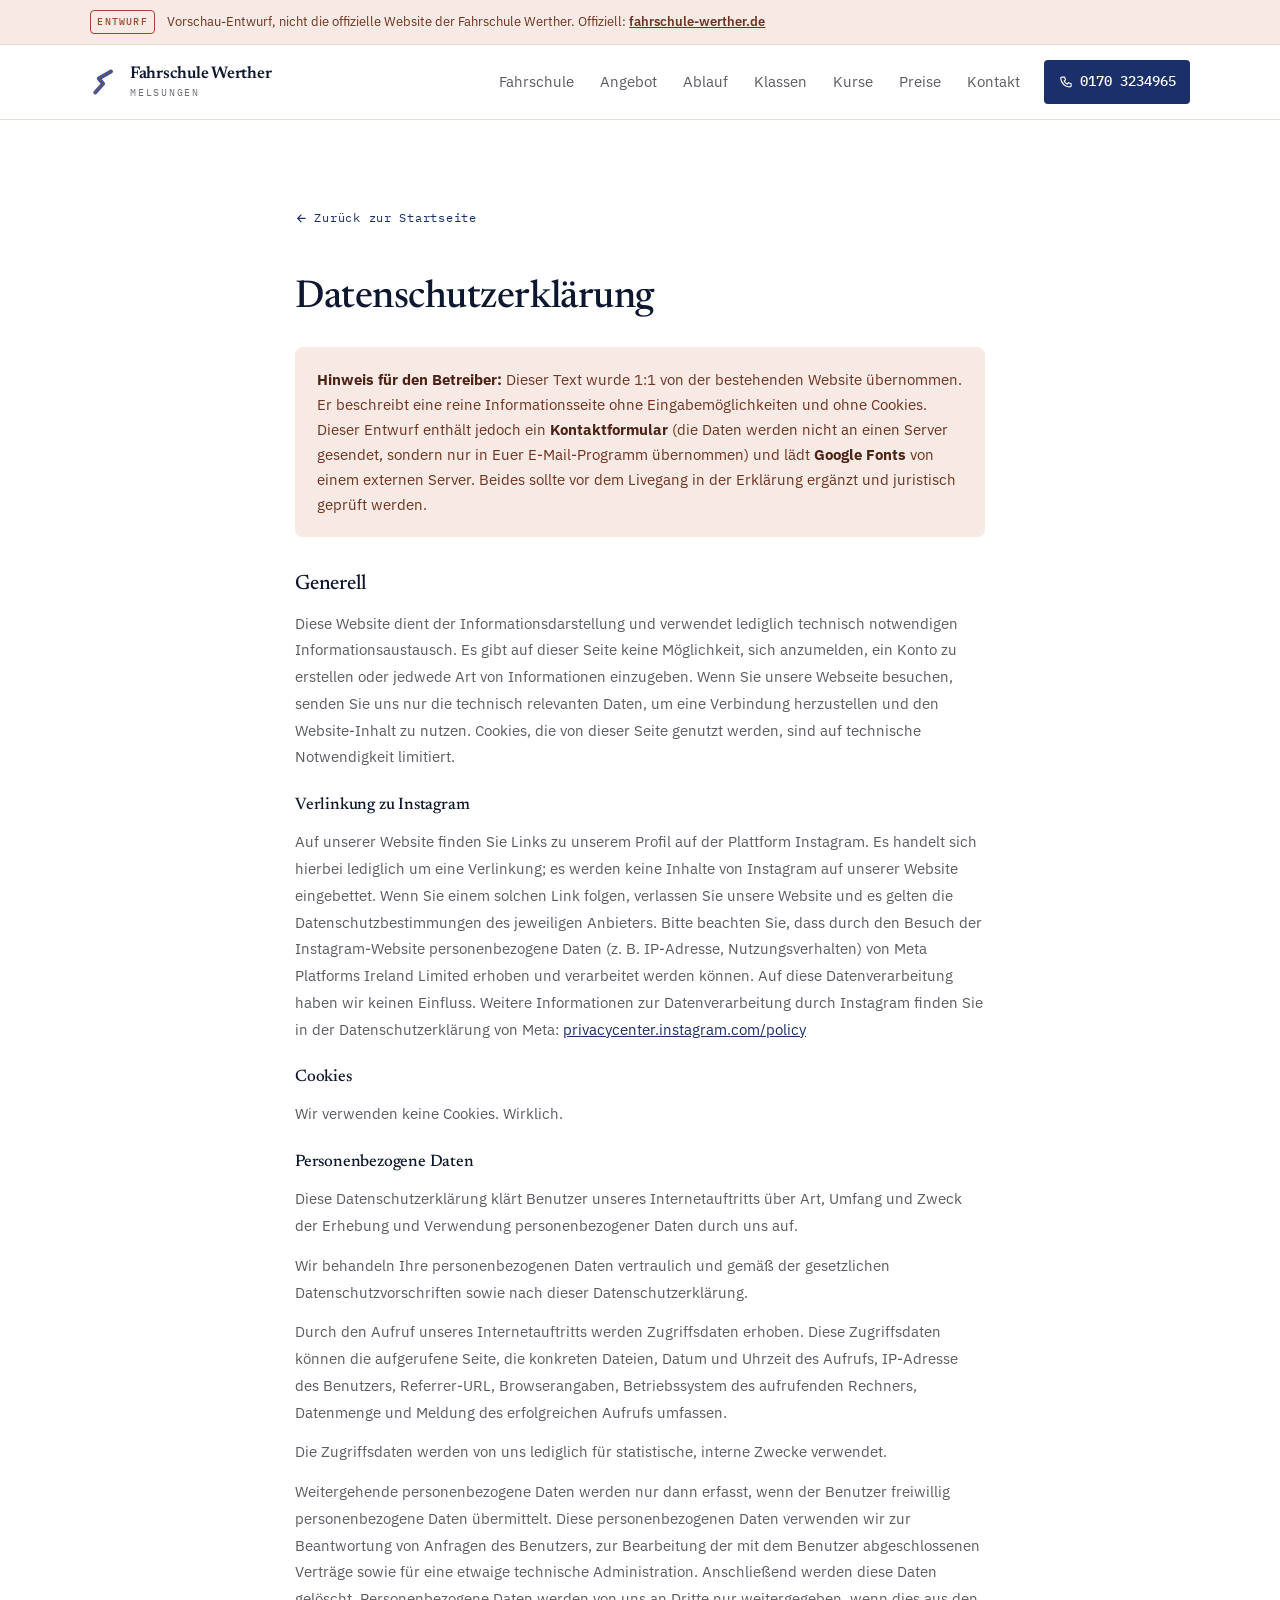
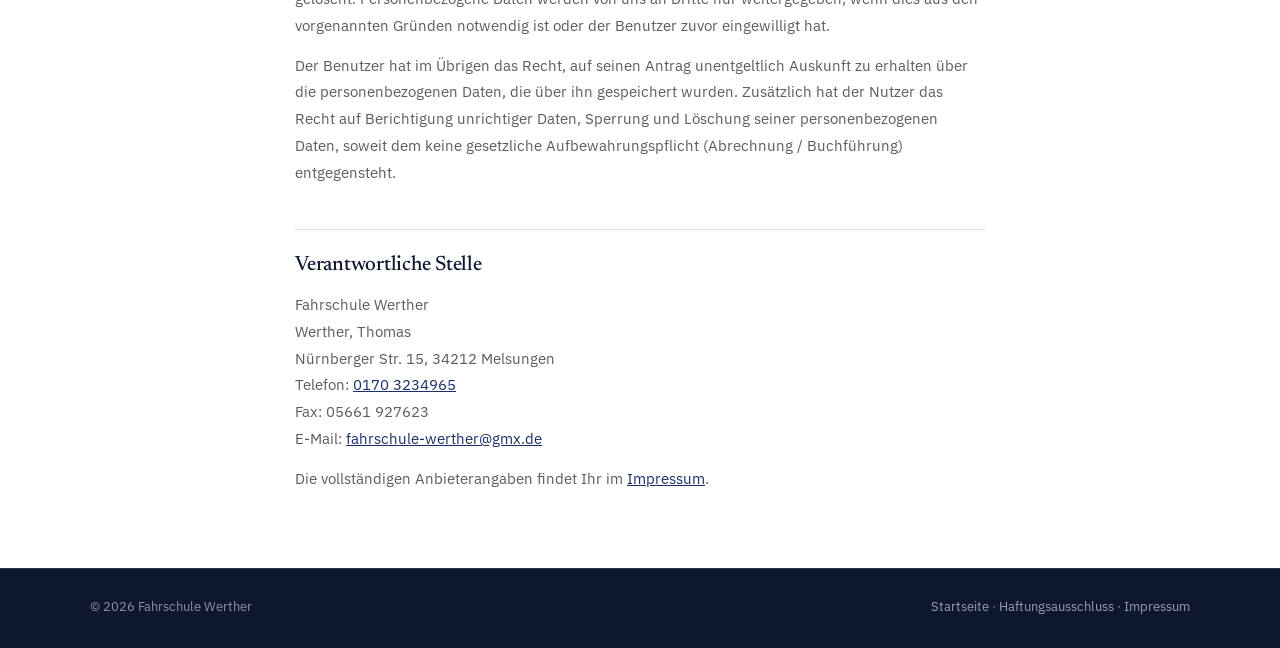
==== commit f2acf50d: "Neugestaltung mit eigener visueller Handschrift je Fahrschule" ====
--- a/datenschutz.html
+++ b/datenschutz.html
@@ -6,11 +6,11 @@
 <meta name="viewport" content="width=device-width, initial-scale=1">
 <title>Datenschutzerklärung – Fahrschule Werther</title>
 <meta name="description" content="Datenschutzerklärung der Fahrschule Werther, Nürnberger Str. 15, 34212 Melsungen.">
-<meta name="theme-color" content="#111a33">
-<link rel="icon" href="data:image/svg+xml,%3Csvg xmlns='http://www.w3.org/2000/svg' viewBox='0 0 64 64'%3E%3Crect width='64' height='64' rx='14' fill='%23111a33'/%3E%3Cpath d='M14 54 L30 34 L20 22 L44 10' stroke='%23cfa96a' stroke-width='6' fill='none' stroke-linecap='round' stroke-linejoin='round'/%3E%3C/svg%3E">
+<meta name="theme-color" content="#0d1730">
+<link rel="icon" href="data:image/svg+xml,%3Csvg xmlns='http://www.w3.org/2000/svg' viewBox='0 0 64 64'%3E%3Crect width='64' height='64' rx='14' fill='%230d1730'/%3E%3Cpath d='M14 54 L30 34 L20 22 L44 10' stroke='%239c4a30' stroke-width='6' fill='none' stroke-linecap='round' stroke-linejoin='round'/%3E%3C/svg%3E">
 <link rel="preconnect" href="https://fonts.googleapis.com">
 <link rel="preconnect" href="https://fonts.gstatic.com" crossorigin>
-<link href="https://fonts.googleapis.com/css2?family=Plus+Jakarta+Sans:wght@500;600;700&family=Inter:wght@400;500;600&display=swap" rel="stylesheet">
+<link href="https://fonts.googleapis.com/css2?family=Newsreader:ital,opsz,wght@0,6..72,400;0,6..72,500;0,6..72,600;1,6..72,400;1,6..72,500&family=IBM+Plex+Sans:wght@400;500;600&family=IBM+Plex+Mono:wght@400;500&display=swap" rel="stylesheet">
 <link rel="stylesheet" href="assets/css/style.css">
 </head>
 <body>
@@ -35,8 +35,8 @@
   <div class="topbar__inner">
     <a class="logo" href="index.html" aria-label="Fahrschule Werther – zur Startseite">
       <svg class="logo__road" viewBox="0 0 64 64" aria-hidden="true">
-        <path d="M12 56 L30 36 L20 24 L48 8" stroke="#8d96ad" stroke-width="9" fill="none" stroke-linecap="round" stroke-linejoin="round"/>
-        <path class="lane" d="M12 56 L30 36 L20 24 L48 8" stroke="#cfa96a" stroke-width="2.5" fill="none" stroke-linecap="round" stroke-linejoin="round"/>
+        <path d="M12 56 L30 36 L20 24 L48 8" stroke="#3a559b" stroke-width="9" fill="none" stroke-linecap="round" stroke-linejoin="round"/>
+        <path class="lane" d="M12 56 L30 36 L20 24 L48 8" stroke="#9c4a30" stroke-width="2.5" fill="none" stroke-linecap="round" stroke-linejoin="round"/>
       </svg>
       <span class="logo__txt">Fahrschule Werther<span>Melsungen</span></span>
     </a>
--- a/assets/css/style.css
+++ b/assets/css/style.css
@@ -1,338 +1,357 @@
 /* ==========================================================================
    Fahrschule Werther – Melsungen
-   Ruhiges, hochwertiges Designsystem. Tiefes Stahlblau auf warmem Papierton,
-   Messing nur als sparsamer Akzent. Weiche Konturen, viel Weissraum,
-   Grossbuchstaben nur in kleinen Auszeichnungen.
+   Gestaltungsidee: "Die Leiter". Werther bildet vom 50-ccm-Roller bis zum
+   Lastzug aus – diese Staffelung ist das Angebot. Sie traegt die Seite.
+   Papierweiss, tiefes Logoblau, ein einziges gedaempftes Rostrot.
+   Klassencodes und Gewichte stehen in Monospace, weil sie Daten sind.
    ========================================================================== */
 
 :root{
-  /* Blau, aus dem Logo abgeleitet, aber entsaettigt und abgedunkelt */
-  --navy-900:#111a33;
-  --navy-800:#16224a;
-  --navy-700:#1e2f61;
-  --navy:#2a4780;
-  --navy-400:#5f7ab0;
-  --navy-100:#dde3ef;
-  --navy-50:#eef1f7;
-
-  /* Warme Neutraltoene statt kaltem Grau */
-  --paper:#ffffff;
-  --paper-warm:#faf9f6;
-  --paper-deep:#f3f1ec;
-  --ink:#1a1c22;
-  --muted:#61656f;
-  --muted-soft:#6a6f7b;
-  --line:#e6e3dc;
-  --line-soft:#f0ede7;
-
-  /* Messing als einziger Akzent, bewusst sparsam */
-  --brass:#876528;
-  --brass-soft:#f2e9d9;
-
-  --r:12px;
-  --r-lg:18px;
-  --r-pill:999px;
-  --wrap:1140px;
-  --display:"Plus Jakarta Sans","Segoe UI",system-ui,sans-serif;
-  --body:"Inter","Segoe UI",Roboto,system-ui,-apple-system,Arial,sans-serif;
-
-  --shadow-xs:0 1px 2px rgba(17,26,51,.04);
-  --shadow-sm:0 1px 2px rgba(17,26,51,.04), 0 8px 24px -16px rgba(17,26,51,.18);
-  --shadow-md:0 2px 4px rgba(17,26,51,.04), 0 18px 44px -24px rgba(17,26,51,.24);
+  --blau:#1b2f6b;
+  --blau-tief:#122048;
+  --blau-nacht:#0d1730;
+  --blau-mittel:#3a559b;
+  --blau-hell:#e7eaf3;
+  --blau-blass:#f3f5f9;
+
+  --papier:#ffffff;
+  --papier-still:#f7f6f3;
+  --papier-tief:#edeae4;
+  --tinte:#191a1d;
+  --tinte-leise:#5a5c63;
+  --tinte-still:#6c6f77;
+  --linie:#e2dfd8;
+  --linie-fein:#efece6;
+
+  --rost:#9c4a30;
+  --rost-blass:#f7e9e4;
+
+  --r:4px;
+  --r-gross:8px;
+  --breite:1160px;
+
+  --display:"Newsreader",Georgia,"Times New Roman",serif;
+  --text:"IBM Plex Sans","Segoe UI",system-ui,-apple-system,Arial,sans-serif;
+  --mono:"IBM Plex Mono",ui-monospace,Consolas,monospace;
+
+  --schatten:0 1px 2px rgba(13,23,48,.04), 0 16px 38px -26px rgba(13,23,48,.3);
+  --schatten-tief:0 2px 6px rgba(13,23,48,.05), 0 34px 66px -34px rgba(13,23,48,.38);
 }
 
 *,*::before,*::after{box-sizing:border-box}
-html{scroll-behavior:smooth;scroll-padding-top:88px;-webkit-text-size-adjust:100%}
+html{scroll-behavior:smooth;scroll-padding-top:86px;-webkit-text-size-adjust:100%}
 @media (prefers-reduced-motion:reduce){
   html{scroll-behavior:auto}
   *,*::before,*::after{animation-duration:.01ms!important;animation-iteration-count:1!important;transition-duration:.01ms!important}
 }
-body{margin:0;background:var(--paper);color:var(--ink);font-family:var(--body);font-size:17px;line-height:1.7;-webkit-font-smoothing:antialiased;text-rendering:optimizeLegibility}
+body{margin:0;background:var(--papier);color:var(--tinte);font-family:var(--text);font-size:17px;line-height:1.7;-webkit-font-smoothing:antialiased}
 img{max-width:100%;display:block;height:auto}
-a{color:var(--navy-700)}
+a{color:var(--blau)}
 ul,ol{margin:0;padding:0;list-style:none}
-h1,h2,h3,h4{margin:0;font-family:var(--display);font-weight:600;line-height:1.16;letter-spacing:-.02em;color:var(--navy-900)}
+h1,h2,h3,h4{margin:0;font-family:var(--display);font-weight:500;line-height:1.15;letter-spacing:-.012em;color:var(--blau-nacht)}
 p{margin:0}
-:focus-visible{outline:2px solid var(--navy);outline-offset:3px;border-radius:4px}
-.skip{position:absolute;left:-9999px;top:0;background:var(--navy-900);color:#fff;padding:12px 20px;z-index:300}
+:focus-visible{outline:2px solid var(--blau-mittel);outline-offset:3px}
+.skip{position:absolute;left:-9999px;top:0;background:var(--blau-nacht);color:#fff;padding:12px 20px;z-index:300}
 .skip:focus{left:0}
 .vh{position:absolute;width:1px;height:1px;margin:-1px;overflow:hidden;clip:rect(0 0 0 0);white-space:nowrap}
 
-.wrap{max-width:var(--wrap);margin:0 auto;padding:0 28px}
-.sect{padding:clamp(64px,8vw,116px) 0}
-.sect--alt{background:var(--paper-warm)}
-.sect--dark{background:var(--navy-900);color:#c8cede}
+.wrap{max-width:var(--breite);margin:0 auto;padding:0 30px}
+.sect{padding:clamp(62px,8vw,112px) 0}
+.sect--alt{background:var(--papier-still)}
+.sect--dark{background:var(--blau-nacht);color:#c3c9d8}
 .sect--dark h2,.sect--dark h3{color:#fff}
-@media (max-width:560px){.wrap{padding:0 20px}}
-
-/* ---------- Abschnittskopf: eine feine Linie, kleine Auszeichnung ---------- */
-.head{max-width:62ch;margin-bottom:clamp(38px,5vw,58px)}
-.head__num{display:inline-flex;align-items:center;gap:.75em;font-family:var(--display);font-weight:600;font-size:.74rem;letter-spacing:.18em;text-transform:uppercase;color:var(--brass);margin-bottom:20px}
-.head__num::before{content:"";width:26px;height:1px;background:var(--brass);opacity:.6}
-.head h2{font-size:clamp(1.7rem,1.25rem + 1.9vw,2.5rem)}
-.head p{margin-top:16px;color:var(--muted);font-size:clamp(1rem,.97rem + .2vw,1.09rem)}
-.sect--dark .head p{color:#9aa3b8}
-.sect--dark .head__num{color:#cfa96a}
-.sect--dark .head__num::before{background:#cfa96a}
-
-/* ---------- Buttons: ruhig, ohne harte Schatten ---------- */
-.btn{display:inline-flex;align-items:center;justify-content:center;gap:.6em;padding:.92em 1.7em;border-radius:var(--r-pill);border:1px solid transparent;font-family:var(--display);font-weight:600;font-size:.98rem;letter-spacing:-.01em;text-decoration:none;cursor:pointer;background:var(--paper);color:var(--ink);transition:background .2s ease,color .2s ease,border-color .2s ease,transform .2s ease,box-shadow .2s ease;min-height:48px}
-.btn svg{width:1.1em;height:1.1em;flex:none}
-.btn--blue,.btn--yellow{background:var(--navy-800);border-color:var(--navy-800);color:#fff;box-shadow:var(--shadow-sm)}
-.btn--blue:hover,.btn--yellow:hover{background:var(--navy-900);transform:translateY(-1px);box-shadow:var(--shadow-md)}
-.btn:not(.btn--blue):not(.btn--yellow){border-color:var(--line);color:var(--navy-800)}
-.btn:not(.btn--blue):not(.btn--yellow):hover{border-color:var(--navy-400);background:var(--navy-50);transform:translateY(-1px)}
+@media (max-width:560px){.wrap{padding:0 22px}}
+
+/* ---------- Abschnittskopf: haengende Marke links ---------- */
+.head{display:grid;grid-template-columns:minmax(0,7.5rem) minmax(0,1fr);gap:0 34px;align-items:start;margin-bottom:clamp(38px,5vw,56px)}
+.head__num{font-family:var(--mono);font-size:.7rem;font-weight:400;letter-spacing:.14em;text-transform:uppercase;color:var(--rost);padding-top:.9em;line-height:1.5}
+.head>div{max-width:60ch;min-width:0}
+.head h2{font-size:clamp(1.75rem,1.25rem + 2.2vw,2.7rem)}
+.head p{margin-top:16px;color:var(--tinte-leise);font-size:clamp(1rem,.97rem + .22vw,1.1rem)}
+.sect--dark .head p{color:#98a0b4}
+.sect--dark .head__num{color:#c98a6d}
+@media (max-width:760px){
+  .head{grid-template-columns:1fr;gap:12px}
+  .head__num{padding-top:0}
+}
+
+/* ---------- Schaltflaechen ---------- */
+.btn{display:inline-flex;align-items:center;justify-content:center;gap:.6em;padding:.9em 1.6em;border-radius:var(--r);border:1px solid transparent;font-family:var(--text);font-weight:600;font-size:.96rem;text-decoration:none;cursor:pointer;transition:background .2s,color .2s,border-color .2s,transform .2s,box-shadow .2s;min-height:48px}
+.btn svg{width:1.05em;height:1.05em;flex:none}
+.btn--blue,.btn--yellow{background:var(--blau);border-color:var(--blau);color:#fff}
+.btn--blue:hover,.btn--yellow:hover{background:var(--blau-tief);border-color:var(--blau-tief);transform:translateY(-1px);box-shadow:var(--schatten)}
+.btn:not(.btn--blue):not(.btn--yellow){background:transparent;border-color:var(--linie);color:var(--blau-nacht)}
+.btn:not(.btn--blue):not(.btn--yellow):hover{border-color:var(--blau-mittel);background:var(--blau-blass)}
 
 /* ---------- Entwurfs-Hinweis ----------
    Nur fuer die Vorschau. Vor dem Livegang zusammen mit den robots-Meta-Tags entfernen. */
-.draft{background:var(--paper-deep);color:var(--muted);font-size:.82rem;line-height:1.6;border-bottom:1px solid var(--line)}
-.draft__inner{max-width:var(--wrap);margin:0 auto;padding:10px 28px;display:flex;flex-wrap:wrap;align-items:center;gap:5px 12px}
-.draft b{font-family:var(--display);font-weight:600;letter-spacing:.14em;text-transform:uppercase;font-size:.64rem;color:var(--brass);border:1px solid var(--brass);opacity:.9;padding:.3em .7em;border-radius:var(--r-pill)}
-.draft a{color:var(--navy-700);font-weight:500}
-
-/* ---------- Kopfzeile: hell und zurueckhaltend ---------- */
-.topbar{position:sticky;top:0;z-index:100;background:rgba(255,255,255,.9);backdrop-filter:blur(14px);border-bottom:1px solid var(--line-soft)}
-.topbar__inner{max-width:var(--wrap);margin:0 auto;padding:13px 28px;display:flex;align-items:center;gap:22px}
-.logo{display:flex;align-items:center;gap:12px;text-decoration:none;color:var(--navy-900);margin-right:auto;min-width:0;min-height:48px}
-.logo__road{width:30px;height:30px;flex:none;opacity:.9}
-.logo__txt{font-family:var(--display);font-weight:700;font-size:1rem;letter-spacing:-.02em;line-height:1.15;white-space:nowrap}
-.logo__txt span{display:block;font-family:var(--body);font-weight:500;font-size:.66rem;letter-spacing:.16em;text-transform:uppercase;color:var(--muted-soft);margin-top:3px}
+.draft{background:var(--rost-blass);color:#6d3320;border-bottom:1px solid #eddcd5;font-size:.82rem;line-height:1.6}
+.draft__inner{max-width:var(--breite);margin:0 auto;padding:10px 30px;display:flex;flex-wrap:wrap;align-items:center;gap:5px 12px}
+.draft b{font-family:var(--mono);font-weight:500;letter-spacing:.12em;text-transform:uppercase;font-size:.64rem;color:var(--rost);border:1px solid var(--rost);padding:.26em .62em;border-radius:var(--r)}
+.draft a{color:#6d3320;font-weight:600}
+
+/* ---------- Lesefortschritt ---------- */
+.bar{position:fixed;top:0;left:0;right:0;height:2px;z-index:200;pointer-events:none}
+.bar span{display:block;height:100%;width:0;background:var(--rost);transition:width .1s linear}
+
+/* ---------- Kopfzeile ---------- */
+.topbar{position:sticky;top:0;z-index:100;background:rgba(255,255,255,.94);backdrop-filter:blur(12px);border-bottom:1px solid var(--linie)}
+.topbar__inner{max-width:var(--breite);margin:0 auto;padding:13px 30px;display:flex;align-items:center;gap:24px}
+.logo{display:flex;align-items:center;gap:12px;text-decoration:none;color:var(--blau-nacht);margin-right:auto;min-width:0;min-height:48px}
+.logo__road{width:28px;height:28px;flex:none}
+.logo__txt{font-family:var(--display);font-weight:600;font-size:1.06rem;letter-spacing:-.015em;line-height:1.15;white-space:nowrap}
+.logo__txt span{display:block;font-family:var(--mono);font-weight:400;font-size:.62rem;letter-spacing:.18em;text-transform:uppercase;color:var(--tinte-still);margin-top:3px}
 .mainnav{display:flex;gap:26px}
-.mainnav a{font-family:var(--body);font-weight:500;font-size:.93rem;color:var(--muted);text-decoration:none;padding:8px 0;position:relative;white-space:nowrap}
-.mainnav a::after{content:"";position:absolute;left:0;right:0;bottom:2px;height:1px;background:var(--navy);transform:scaleX(0);transform-origin:left;transition:transform .22s ease}
-.mainnav a:hover{color:var(--ink)}
+.mainnav a{font-family:var(--text);font-weight:400;font-size:.92rem;color:var(--tinte-leise);text-decoration:none;padding:8px 0;position:relative;white-space:nowrap}
+.mainnav a::after{content:"";position:absolute;left:0;right:0;bottom:2px;height:1px;background:var(--rost);transform:scaleX(0);transform-origin:left;transition:transform .22s}
+.mainnav a:hover{color:var(--tinte)}
 .mainnav a:hover::after,.mainnav a.is-active::after{transform:scaleX(1)}
-.mainnav a.is-active{color:var(--navy-800)}
+.mainnav a.is-active{color:var(--blau-nacht)}
 .topbar__cta{display:flex;align-items:center;gap:10px}
-.callbtn{display:inline-flex;align-items:center;gap:.55em;background:var(--navy-800);color:#fff;font-family:var(--display);font-weight:600;font-size:.9rem;text-decoration:none;padding:.6em 1.15em;border-radius:var(--r-pill);white-space:nowrap;min-height:44px;min-width:44px;justify-content:center;transition:background .2s ease}
-.callbtn:hover{background:var(--navy-900)}
+.callbtn{display:inline-flex;align-items:center;gap:.5em;background:var(--blau);color:#fff;font-family:var(--mono);font-weight:500;font-size:.85rem;text-decoration:none;padding:.6em 1.05em;border-radius:var(--r);white-space:nowrap;min-height:44px;min-width:44px;justify-content:center;transition:background .2s}
+.callbtn:hover{background:var(--blau-tief)}
 .callbtn svg{width:1.05em;height:1.05em}
-.navtoggle{display:none;width:44px;height:44px;border:1px solid var(--line);border-radius:var(--r);background:var(--paper);cursor:pointer;align-items:center;justify-content:center;padding:0}
-.navtoggle i,.navtoggle i::before,.navtoggle i::after{display:block;width:17px;height:1.5px;background:var(--ink);border-radius:2px;position:relative}
-.navtoggle i::before,.navtoggle i::after{content:"";position:absolute}
+.navtoggle{display:none;width:44px;height:44px;border:1px solid var(--linie);border-radius:var(--r);background:var(--papier);cursor:pointer;align-items:center;justify-content:center;padding:0}
+.navtoggle i{display:block;width:17px;height:1.5px;background:var(--tinte);position:relative}
+.navtoggle i::before,.navtoggle i::after{content:"";position:absolute;width:17px;height:1.5px;background:var(--tinte)}
 .navtoggle i::before{top:-5.5px}
 .navtoggle i::after{top:5.5px}
-@media (max-width:1080px){.mainnav{gap:19px}.mainnav a{font-size:.88rem}}
-@media (max-width:960px){
-  .mainnav{position:fixed;inset:auto 0 0 0;top:71px;flex-direction:column;gap:0;background:var(--paper);padding:8px 28px 26px;overflow:auto;opacity:0;transform:translateY(-8px);pointer-events:none;transition:.2s;border-top:1px solid var(--line-soft);box-shadow:var(--shadow-md)}
+@media (max-width:1060px){.mainnav{gap:18px}.mainnav a{font-size:.87rem}}
+@media (max-width:940px){
+  .mainnav{position:fixed;inset:auto 0 0 0;top:70px;flex-direction:column;gap:0;background:var(--papier);padding:8px 30px 26px;overflow:auto;opacity:0;transform:translateY(-8px);pointer-events:none;transition:.2s;border-top:1px solid var(--linie);box-shadow:var(--schatten-tief)}
   .mainnav.is-open{opacity:1;transform:none;pointer-events:auto}
-  .mainnav a{font-size:1rem;padding:15px 0;min-height:48px;display:flex;align-items:center;border-bottom:1px solid var(--line-soft)}
+  .mainnav a{font-size:1rem;padding:15px 0;min-height:48px;display:flex;align-items:center;border-bottom:1px solid var(--linie-fein)}
   .mainnav a::after{display:none}
   .navtoggle{display:inline-flex}
   .callbtn span{display:none}
   .callbtn{padding:.6em .75em}
 }
-
-/* Strassen-Bildmarke, aus dem Original-Logo abgeleitet */
-.logo__road .lane{stroke-dasharray:5 6;animation:lane 3.4s linear infinite}
+.logo__road .lane{stroke-dasharray:5 6;animation:lane 3.6s linear infinite}
 @keyframes lane{to{stroke-dashoffset:-22}}
 @media (prefers-reduced-motion:reduce){.logo__road .lane{animation:none}}
 
-/* ---------- Lesefortschritt: haarfein ---------- */
-.bar{position:fixed;top:0;left:0;right:0;height:2px;z-index:200;pointer-events:none}
-.bar span{display:block;height:100%;width:0;background:var(--navy);opacity:.75;transition:width .1s linear}
-
-/* ---------- Hero: viel Luft, keine Signalflaechen ---------- */
-.hero{position:relative;background:var(--paper-warm);border-bottom:1px solid var(--line);overflow:hidden}
-.hero::before{content:"";position:absolute;top:-160px;right:-140px;width:520px;height:520px;border-radius:50%;background:radial-gradient(circle,rgba(42,71,128,.07),transparent 68%);pointer-events:none}
-.hero__grid{max-width:var(--wrap);margin:0 auto;padding:clamp(56px,7vw,96px) 28px clamp(60px,7vw,100px);display:grid;grid-template-columns:1.06fr .94fr;gap:clamp(40px,5vw,64px);align-items:center;position:relative;z-index:2}
-.kicker{display:inline-flex;align-items:center;gap:.7em;font-family:var(--display);font-weight:600;font-size:.73rem;letter-spacing:.18em;text-transform:uppercase;color:var(--brass)}
-.kicker::before{content:"";width:24px;height:1px;background:var(--brass);opacity:.6}
-.hero h1{margin:22px 0 0;font-size:clamp(2rem,1.4rem + 2.6vw,3.15rem);font-weight:600;letter-spacing:-.035em;line-height:1.1}
-.hero h1 em{font-style:normal;display:block;color:var(--navy);margin-top:.12em}
-.hero__lead{margin-top:24px;color:var(--muted);font-size:clamp(1.02rem,.99rem + .3vw,1.13rem);max-width:50ch}
-.hero__chips{display:flex;flex-wrap:wrap;gap:8px;margin-top:28px}
-.chip{font-size:.83rem;font-weight:500;color:var(--muted);border:1px solid var(--line);background:var(--paper);padding:.42em .95em;border-radius:var(--r-pill)}
-.chip--fill{background:var(--navy-50);border-color:var(--navy-100);color:var(--navy-700);font-weight:600}
-.hero__cta{display:flex;flex-wrap:wrap;gap:12px;margin-top:34px}
-.hero__road{display:none}
-
-/* Logo-Karte: weiche Kante statt Versatzschatten */
-.logocard{background:var(--paper);border:1px solid var(--line);border-radius:var(--r-lg);padding:26px;box-shadow:var(--shadow-md)}
+/* ==========================================================================
+   Hero
+   ========================================================================== */
+.hero{background:var(--papier-still);border-bottom:1px solid var(--linie)}
+.hero__grid{max-width:var(--breite);margin:0 auto;padding:clamp(54px,7vw,94px) 30px clamp(58px,7vw,96px);display:grid;grid-template-columns:1.08fr .92fr;gap:clamp(38px,5vw,62px);align-items:center}
+.kicker{display:inline-flex;align-items:center;gap:.7em;font-family:var(--mono);font-size:.7rem;font-weight:400;letter-spacing:.16em;text-transform:uppercase;color:var(--rost)}
+.kicker::before{content:"";width:22px;height:1px;background:var(--rost)}
+.hero h1{margin:22px 0 0;font-size:clamp(2.1rem,1.45rem + 2.9vw,3.4rem);font-weight:500;letter-spacing:-.022em;line-height:1.08}
+.hero h1 em{font-style:italic;display:block;color:var(--blau);margin-top:.08em}
+.hero__lead{margin-top:24px;color:var(--tinte-leise);font-size:clamp(1.02rem,.99rem + .28vw,1.12rem);max-width:48ch}
+.hero__chips{display:flex;flex-wrap:wrap;gap:7px;margin-top:28px}
+.chip{font-family:var(--mono);font-size:.75rem;font-weight:400;color:var(--tinte-leise);border:1px solid var(--linie);background:var(--papier);padding:.42em .8em;border-radius:var(--r)}
+.chip--fill{background:var(--blau-nacht);border-color:var(--blau-nacht);color:#fff}
+.hero__cta{display:flex;flex-wrap:wrap;gap:12px;margin-top:32px}
+.hero__media{min-width:0}
+.logocard{background:var(--papier);border:1px solid var(--linie);border-radius:var(--r-gross);padding:26px;box-shadow:var(--schatten)}
 .logocard img{width:100%}
-.logocard__facts{margin-top:22px;border-top:1px solid var(--line-soft);padding-top:4px}
-.logocard__facts li{display:grid;grid-template-columns:auto 1fr;gap:14px;align-items:start;padding:13px 0;border-bottom:1px solid var(--line-soft);min-width:0}
+.logocard__facts{margin-top:22px;border-top:1px solid var(--linie-fein);padding-top:4px}
+.logocard__facts li{display:grid;grid-template-columns:auto 1fr;gap:14px;align-items:start;padding:13px 0;border-bottom:1px solid var(--linie-fein);min-width:0}
 .logocard__facts li:last-child{border-bottom:0;padding-bottom:2px}
-.logocard__facts svg{width:19px;height:19px;color:var(--navy-400);margin-top:3px}
-.logocard__facts b{display:block;font-family:var(--display);font-size:.68rem;font-weight:600;letter-spacing:.14em;text-transform:uppercase;color:var(--muted-soft);margin-bottom:3px}
-.logocard__facts span{font-size:.95rem;line-height:1.5;color:var(--ink);min-width:0}
-@media (max-width:960px){
+.logocard__facts svg{width:18px;height:18px;color:var(--blau-mittel);margin-top:4px;flex:none}
+.logocard__facts b{display:block;font-family:var(--mono);font-size:.64rem;font-weight:400;letter-spacing:.15em;text-transform:uppercase;color:var(--tinte-still);margin-bottom:3px}
+.logocard__facts span{font-size:.94rem;line-height:1.55;min-width:0}
+@media (max-width:940px){
   .hero__grid{grid-template-columns:1fr;gap:36px}
   .hero__media{max-width:500px}
 }
 
-/* ---------- Faktenband: helle Flaeche mit feinen Trennern ---------- */
-.factband{background:var(--paper);border-bottom:1px solid var(--line)}
-.factband__inner{max-width:var(--wrap);margin:0 auto;padding:clamp(28px,4vw,42px) 28px;display:grid;grid-template-columns:repeat(4,1fr);gap:28px}
-.factband div{padding-left:20px;border-left:1px solid var(--line)}
-.factband b{display:block;font-family:var(--display);font-weight:600;font-size:1.02rem;color:var(--navy-900);line-height:1.3}
-.factband span{display:block;font-size:.88rem;color:var(--muted);margin-top:5px;line-height:1.55}
-@media (max-width:900px){.factband__inner{grid-template-columns:1fr 1fr;gap:22px}}
+/* ---------- Faktenband ---------- */
+.factband{background:var(--papier);border-bottom:1px solid var(--linie)}
+.factband__inner{max-width:var(--breite);margin:0 auto;padding:clamp(28px,4vw,44px) 30px;display:grid;grid-template-columns:repeat(4,1fr);gap:30px}
+.factband div{min-width:0}
+.factband b{display:block;font-family:var(--display);font-weight:600;font-size:1.06rem;color:var(--blau-nacht);line-height:1.3}
+.factband span{display:block;font-size:.87rem;color:var(--tinte-leise);margin-top:5px;line-height:1.6}
+@media (max-width:900px){.factband__inner{grid-template-columns:1fr 1fr;gap:24px}}
 @media (max-width:520px){.factband__inner{grid-template-columns:1fr}}
 
-/* ---------- Zweispaltiger Textblock ---------- */
-.split{display:grid;grid-template-columns:1fr 1fr;gap:clamp(38px,5vw,64px);align-items:center}
-.split h2{font-size:clamp(1.6rem,1.2rem + 1.7vw,2.3rem)}
+/* ---------- Zweispalter ---------- */
+.split{display:grid;grid-template-columns:1fr 1fr;gap:clamp(38px,5vw,66px);align-items:center}
+.split h2{font-size:clamp(1.6rem,1.2rem + 1.8vw,2.35rem)}
 .split p+p{margin-top:16px}
-.split .muted{color:var(--muted)}
-.frame{margin:0;border-radius:var(--r-lg);overflow:hidden;border:1px solid var(--line);background:var(--paper);box-shadow:var(--shadow-md)}
+.split .muted{color:var(--tinte-leise)}
+.frame{margin:0;border-radius:var(--r-gross);overflow:hidden;border:1px solid var(--linie);background:var(--papier)}
 .frame img{width:100%}
-.frame figcaption{padding:15px 20px;border-top:1px solid var(--line-soft);font-size:.86rem;color:var(--muted)}
-.pull{margin:30px 0 0;padding:0 0 0 24px;border-left:2px solid var(--brass)}
-.pull p{font-family:var(--display);font-weight:500;font-size:1.15rem;line-height:1.5;color:var(--navy-800);letter-spacing:-.015em}
-.pull cite{display:block;margin-top:10px;font-style:normal;font-size:.78rem;letter-spacing:.12em;text-transform:uppercase;color:var(--muted-soft);font-weight:600}
+.frame figcaption{padding:14px 18px;border-top:1px solid var(--linie-fein);font-family:var(--mono);font-size:.76rem;color:var(--tinte-still);line-height:1.6}
+.pull{margin:30px 0 0;padding:0 0 0 22px;border-left:2px solid var(--rost)}
+.pull p{font-family:var(--display);font-style:italic;font-weight:400;font-size:1.2rem;line-height:1.5;color:var(--blau-tief)}
+.pull cite{display:block;margin-top:10px;font-style:normal;font-family:var(--mono);font-size:.68rem;letter-spacing:.14em;text-transform:uppercase;color:var(--tinte-still)}
 @media (max-width:900px){
   .split{grid-template-columns:1fr;gap:34px}
-  .split__media{max-width:460px}
-}
-
-/* ---------- Angebotskacheln ---------- */
-.offers{display:grid;grid-template-columns:repeat(3,1fr);gap:24px}
-.offer{border:1px solid var(--line);border-radius:var(--r-lg);overflow:hidden;background:var(--paper);display:flex;flex-direction:column;transition:transform .25s ease,box-shadow .25s ease,border-color .25s ease}
-.offer:hover{transform:translateY(-3px);box-shadow:var(--shadow-md);border-color:var(--navy-100)}
+  .split__media{max-width:470px}
+}
+
+/* ---------- Angebot ---------- */
+.offers{display:grid;grid-template-columns:repeat(3,1fr);gap:26px}
+.offer{border:1px solid var(--linie);border-radius:var(--r-gross);overflow:hidden;background:var(--papier);display:flex;flex-direction:column;transition:border-color .22s,box-shadow .22s}
+.offer:hover{border-color:var(--blau-mittel);box-shadow:var(--schatten)}
 .offer img{width:100%;aspect-ratio:4/3;object-fit:cover}
-.offer__body{padding:22px 22px 24px}
-.offer h3{font-size:1.14rem}
-.offer p{margin-top:9px;color:var(--muted);font-size:.94rem;line-height:1.6}
+.offer__body{padding:22px}
+.offer h3{font-size:1.2rem}
+.offer p{margin-top:9px;color:var(--tinte-leise);font-size:.93rem;line-height:1.65}
 @media (max-width:900px){.offers{grid-template-columns:1fr 1fr}}
 @media (max-width:620px){.offers{grid-template-columns:1fr}}
 
-/* ---------- Ablauf: ruhige Strecke ---------- */
-.route{position:relative;display:grid;grid-template-columns:repeat(4,1fr);gap:28px}
-.route::before{content:"";position:absolute;left:0;right:0;top:23px;height:1px;background:rgba(255,255,255,.16)}
-.stop{position:relative;min-width:0}
-.stop__dot{width:46px;height:46px;border-radius:50%;background:var(--navy-900);border:1px solid rgba(255,255,255,.28);color:#fff;display:grid;place-items:center;font-family:var(--display);font-weight:600;font-size:1rem;position:relative;z-index:1;transition:border-color .25s ease}
-.stop:hover .stop__dot{border-color:#cfa96a}
-.stop h3{margin-top:20px;font-size:1.04rem}
-.stop p{margin-top:9px;color:#9aa3b8;font-size:.93rem;line-height:1.65}
+/* ---------- Ablauf ---------- */
+.route{display:grid;grid-template-columns:repeat(4,1fr);gap:0}
+.stop{padding:0 clamp(18px,2.4vw,30px);border-left:1px solid rgba(255,255,255,.16);min-width:0}
+.stop:first-child{border-left:0;padding-left:0}
+.stop:last-child{padding-right:0}
+.stop__dot{font-family:var(--mono);font-size:.72rem;font-weight:400;letter-spacing:.12em;color:#c98a6d;width:auto;height:auto;background:none;border:0;display:block;margin-bottom:16px}
+.stop__dot::after{content:"";display:block;width:100%;height:1px;background:rgba(255,255,255,.2);margin-top:12px}
+.stop h3{font-size:1.04rem}
+.stop p{margin-top:10px;color:#98a0b4;font-size:.92rem;line-height:1.7}
 @media (max-width:900px){
-  .route{grid-template-columns:1fr 1fr;gap:32px}
-  .route::before{display:none}
-}
-@media (max-width:560px){.route{grid-template-columns:1fr}}
-
-/* ---------- Fuehrerscheinklassen ---------- */
-.classgroup{margin-top:42px}
-.classgroup__title{display:flex;align-items:center;gap:12px;font-family:var(--display);font-weight:600;font-size:.76rem;letter-spacing:.16em;text-transform:uppercase;color:var(--muted-soft);margin-bottom:16px}
-.classgroup__title svg{width:20px;height:20px;color:var(--navy-400)}
-.classgroup__title::after{content:"";flex:1;height:1px;background:var(--line)}
-.acc{border:1px solid var(--line);border-radius:var(--r-lg);overflow:hidden;background:var(--paper)}
-.acc__item+.acc__item{border-top:1px solid var(--line-soft)}
-.acc__btn{width:100%;display:grid;grid-template-columns:auto 1fr auto;align-items:center;gap:18px;padding:18px 22px;background:transparent;border:0;cursor:pointer;text-align:left;font:inherit;transition:background .2s ease}
-.acc__btn:hover{background:var(--paper-warm)}
-.acc__key{font-family:var(--display);font-weight:600;font-size:.86rem;letter-spacing:.02em;background:var(--navy-50);color:var(--navy-700);border:1px solid var(--navy-100);padding:.42em .8em;border-radius:var(--r-pill);min-width:62px;text-align:center}
-.acc__name{font-family:var(--display);font-weight:600;font-size:1.02rem;color:var(--navy-900);min-width:0;overflow-wrap:anywhere}
-.acc__name small{display:block;font-family:var(--body);font-weight:400;font-size:.85rem;color:var(--muted);margin-top:3px;letter-spacing:0}
-.acc__chev{width:20px;height:20px;color:var(--muted-soft);transition:transform .25s ease,color .2s ease;flex:none}
-.acc__btn[aria-expanded="true"]{background:var(--paper-warm)}
-.acc__btn[aria-expanded="true"] .acc__key{background:var(--navy-800);color:#fff;border-color:var(--navy-800)}
-.acc__btn[aria-expanded="true"] .acc__chev{transform:rotate(180deg);color:var(--navy)}
-.acc__panel{display:none;padding:2px 22px 26px}
+  .route{grid-template-columns:1fr 1fr;gap:32px 0}
+  .stop:nth-child(odd){border-left:0;padding-left:0}
+}
+@media (max-width:560px){
+  .route{grid-template-columns:1fr}
+  .stop{border-left:0;padding:0}
+  .stop+.stop{margin-top:30px}
+}
+
+/* ==========================================================================
+   Die Klassenleiter – das Erkennungszeichen dieser Seite
+   Vom Roller bis zum Lastzug, sortiert nach Gewicht. Kuerzel und Alter
+   stehen in Monospace, weil sie Daten sind.
+   ========================================================================== */
+.classgroup{margin-top:44px}
+.classgroup__title{display:flex;align-items:center;gap:12px;font-family:var(--mono);font-size:.7rem;font-weight:400;letter-spacing:.16em;text-transform:uppercase;color:var(--tinte-still);margin-bottom:14px}
+.classgroup__title svg{width:19px;height:19px;color:var(--blau-mittel);flex:none}
+.classgroup__title::after{content:"";flex:1;height:1px;background:var(--linie)}
+.acc{border-top:1px solid var(--linie)}
+.acc__item{border-bottom:1px solid var(--linie-fein)}
+.acc__btn{width:100%;display:grid;grid-template-columns:5.2rem minmax(0,1fr) auto;align-items:center;gap:22px;padding:19px 0;background:transparent;border:0;cursor:pointer;text-align:left;font:inherit;transition:background .18s}
+.acc__btn:hover{background:var(--blau-blass)}
+.acc__key{font-family:var(--mono);font-weight:500;font-size:1.12rem;color:var(--blau);letter-spacing:-.02em;text-align:left;background:none;border:0;padding:0;min-width:0}
+.acc__name{font-family:var(--display);font-weight:500;font-size:1.1rem;color:var(--blau-nacht);min-width:0;overflow-wrap:anywhere}
+.acc__name small{display:block;font-family:var(--text);font-weight:400;font-size:.85rem;color:var(--tinte-leise);margin-top:2px;line-height:1.5}
+.acc__chev{width:18px;height:18px;color:var(--tinte-still);transition:transform .25s,color .2s;flex:none}
+.acc__btn[aria-expanded="true"]{background:var(--blau-blass)}
+.acc__btn[aria-expanded="true"] .acc__key{color:var(--rost)}
+.acc__btn[aria-expanded="true"] .acc__chev{transform:rotate(180deg);color:var(--blau)}
+.acc__panel{display:none;padding:0 0 26px}
 .acc__panel.is-open{display:block}
-.acc__panel p{margin-top:14px;color:var(--muted);font-size:.95rem;line-height:1.7;max-width:74ch}
-.facts{margin-top:20px;display:grid;grid-template-columns:repeat(3,minmax(0,1fr));gap:1px;background:var(--line-soft);border:1px solid var(--line-soft);border-radius:var(--r);overflow:hidden}
-.facts div{background:var(--paper);padding:13px 15px}
-.facts dt{font-family:var(--display);font-size:.66rem;letter-spacing:.13em;text-transform:uppercase;color:var(--muted-soft);font-weight:600}
-.facts dd{margin:5px 0 0;font-weight:600;font-size:.93rem;color:var(--navy-900)}
+.acc__panel p{margin-top:0;padding-left:calc(5.2rem + 22px);color:var(--tinte-leise);font-size:.95rem;line-height:1.75;max-width:78ch}
+.acc__panel p+p{margin-top:12px}
+.facts{margin-top:20px;margin-left:calc(5.2rem + 22px);display:grid;grid-template-columns:repeat(3,minmax(0,1fr));gap:0;border-top:1px solid var(--linie-fein)}
+.facts div{padding:11px 18px 11px 0;border-bottom:1px solid var(--linie-fein);min-width:0}
+.facts dt{font-family:var(--mono);font-size:.64rem;letter-spacing:.13em;text-transform:uppercase;color:var(--tinte-still)}
+.facts dd{margin:4px 0 0;font-family:var(--mono);font-size:.9rem;color:var(--blau-nacht)}
 @media (max-width:760px){.facts{grid-template-columns:1fr 1fr}}
-@media (max-width:480px){
+@media (max-width:600px){
+  .acc__btn{grid-template-columns:4.2rem minmax(0,1fr) auto;gap:14px}
+  .acc__panel p,.facts{padding-left:0;margin-left:0}
   .facts{grid-template-columns:1fr}
-  .acc__btn{grid-template-columns:auto 1fr;gap:14px;padding:16px 18px}
-  .acc__chev{grid-column:2;justify-self:end;margin-top:-24px}
-}
-
-/* ---------- Leistungskacheln ---------- */
-.services{display:grid;grid-template-columns:repeat(2,1fr);gap:22px}
-.service{display:grid;grid-template-columns:auto 1fr;gap:20px;border:1px solid var(--line);border-radius:var(--r-lg);padding:26px;background:var(--paper);transition:border-color .25s ease,box-shadow .25s ease}
-.service:hover{border-color:var(--navy-100);box-shadow:var(--shadow-sm)}
+}
+
+/* ---------- Leistungen ---------- */
+.services{display:grid;grid-template-columns:repeat(2,1fr);gap:0}
+.service{display:grid;grid-template-columns:auto 1fr;gap:20px;padding:26px clamp(20px,2.6vw,32px) 26px 0;border-top:1px solid var(--linie);min-width:0}
+.service:nth-child(odd){border-right:1px solid var(--linie-fein)}
+.service:nth-child(even){padding-left:clamp(20px,2.6vw,32px);padding-right:0}
 .service>div{min-width:0}
-.service__ico{width:48px;height:48px;border-radius:var(--r);background:var(--brass-soft);display:grid;place-items:center;color:var(--brass)}
-.service__ico svg{width:23px;height:23px}
-.service h3{font-size:1.05rem;overflow-wrap:anywhere}
-.service p{margin-top:8px;color:var(--muted);font-size:.94rem;line-height:1.65;overflow-wrap:anywhere}
-@media (max-width:800px){.services{grid-template-columns:1fr}}
-
-/* ---------- Checkliste ---------- */
-.checks{display:grid;grid-template-columns:1fr 1fr;gap:22px;margin-top:38px}
-.checkbox{border:1px solid var(--line);border-radius:var(--r-lg);padding:26px;background:var(--paper)}
+.service__ico{width:42px;height:42px;border-radius:var(--r);background:var(--blau-hell);display:grid;place-items:center;color:var(--blau);flex:none}
+.service__ico svg{width:21px;height:21px}
+.service h3{font-size:1.1rem;overflow-wrap:anywhere}
+.service p{margin-top:8px;color:var(--tinte-leise);font-size:.93rem;line-height:1.65;overflow-wrap:anywhere}
+@media (max-width:800px){
+  .services{grid-template-columns:1fr}
+  .service,.service:nth-child(even){padding:24px 0;border-right:0}
+}
+
+/* ---------- Checklisten ---------- */
+.checks{display:grid;grid-template-columns:1fr 1fr;gap:0;margin-top:44px}
+.checkbox{padding:0 clamp(20px,3vw,36px) 0 0;border-left:1px solid rgba(255,255,255,.16);padding-left:clamp(20px,3vw,36px);min-width:0}
+.checkbox:first-child{border-left:0;padding-left:0}
+.checkbox:last-child{padding-right:0}
 .sect--dark .checkbox{background:transparent;border-color:rgba(255,255,255,.16)}
-.checkbox h3{font-size:1rem;display:flex;align-items:center;gap:.65em}
-.checkbox h3 svg{width:20px;height:20px;color:var(--navy-400);flex:none}
-.sect--dark .checkbox h3 svg{color:#cfa96a}
+.checkbox h3{font-size:1.02rem;display:flex;align-items:center;gap:.6em}
+.checkbox h3 svg{width:18px;height:18px;color:#c98a6d;flex:none}
 .checkbox ul{margin-top:16px}
-.checkbox li{display:grid;grid-template-columns:auto 1fr;gap:12px;padding:11px 0;font-size:.95rem;line-height:1.6;border-top:1px solid var(--line-soft)}
-.sect--dark .checkbox li{border-top-color:rgba(255,255,255,.12);color:#d3d8e5}
+.checkbox li{display:grid;grid-template-columns:auto 1fr;gap:12px;padding:10px 0;font-size:.94rem;line-height:1.6;border-top:1px solid rgba(255,255,255,.1)}
 .checkbox li:first-child{border-top:0;padding-top:0}
-.checkbox li svg{width:17px;height:17px;color:var(--navy-400);margin-top:5px}
-.sect--dark .checkbox li svg{color:#cfa96a}
+.checkbox li svg{width:15px;height:15px;color:#c98a6d;margin-top:6px}
+.sect--dark .checkbox li{color:#c3c9d8}
 .checkbox li a{display:inline-flex;align-items:center;min-height:44px}
-@media (max-width:800px){.checks{grid-template-columns:1fr}}
+/* Auf hellem Grund (Preise) andere Linienfarbe */
+.sect:not(.sect--dark) .checkbox{border-color:var(--linie)}
+.sect:not(.sect--dark) .checkbox li{border-top-color:var(--linie-fein);color:var(--tinte-leise)}
+.sect:not(.sect--dark) .checkbox h3 svg,.sect:not(.sect--dark) .checkbox li svg{color:var(--blau-mittel)}
+@media (max-width:800px){
+  .checks{grid-template-columns:1fr;gap:30px}
+  .checkbox,.checkbox:first-child{border-left:0;padding-left:0;padding-right:0}
+  .checkbox+.checkbox{border-top:1px solid var(--linie-fein);padding-top:28px}
+  .sect--dark .checkbox+.checkbox{border-top-color:rgba(255,255,255,.14)}
+}
 
 /* ---------- Preise ---------- */
-.pricewrap{margin:0;border:1px solid var(--line);border-radius:var(--r-lg);overflow:hidden;background:var(--paper);box-shadow:var(--shadow-md)}
+.pricewrap{margin:0;border:1px solid var(--linie);border-radius:var(--r-gross);overflow:hidden;background:var(--papier);box-shadow:var(--schatten)}
 .pricewrap img{width:100%}
-.pricewrap figcaption{padding:16px 20px;border-top:1px solid var(--line-soft);font-size:.88rem;color:var(--muted)}
+.pricewrap figcaption{padding:15px 20px;border-top:1px solid var(--linie-fein);font-size:.87rem;color:var(--tinte-leise);line-height:1.6}
 
 /* ---------- Kontakt ---------- */
-.contact{display:grid;grid-template-columns:.86fr 1.14fr;gap:clamp(36px,4vw,56px);align-items:start}
-.reach{display:grid;border:1px solid var(--line);border-radius:var(--r-lg);overflow:hidden;background:var(--paper)}
-.reach a,.reach div{display:grid;grid-template-columns:auto 1fr;gap:16px;align-items:center;padding:17px 20px;text-decoration:none;color:inherit;border-bottom:1px solid var(--line-soft);min-width:0}
-.reach>:last-child{border-bottom:0}
-.reach a:hover{background:var(--paper-warm)}
-.reach svg{width:19px;height:19px;color:var(--navy-400)}
-.reach b{display:block;font-family:var(--display);font-size:.67rem;font-weight:600;letter-spacing:.14em;text-transform:uppercase;color:var(--muted-soft)}
-.reach span{display:block;font-weight:500;font-size:.99rem;margin-top:3px;overflow-wrap:anywhere;min-width:0;color:var(--ink)}
-.formcard{border:1px solid var(--line);border-radius:var(--r-lg);padding:clamp(24px,3vw,34px);background:var(--paper);box-shadow:var(--shadow-md)}
-.formcard h3{font-size:1.18rem}
-.formcard>p{margin-top:8px;color:var(--muted);font-size:.92rem}
+.contact{display:grid;grid-template-columns:.85fr 1.15fr;gap:clamp(34px,4vw,58px);align-items:start}
+.reach{display:grid;border-top:1px solid var(--linie)}
+.reach a,.reach div{display:grid;grid-template-columns:auto 1fr;gap:16px;align-items:center;padding:16px 0;text-decoration:none;color:inherit;border-bottom:1px solid var(--linie-fein);min-width:0}
+.reach a:hover{color:var(--blau)}
+.reach svg{width:18px;height:18px;color:var(--blau-mittel);flex:none}
+.reach b{display:block;font-family:var(--mono);font-size:.63rem;font-weight:400;letter-spacing:.15em;text-transform:uppercase;color:var(--tinte-still)}
+.reach span{display:block;font-size:.98rem;margin-top:3px;overflow-wrap:anywhere;min-width:0}
+.formcard{border:1px solid var(--linie);border-radius:var(--r-gross);padding:clamp(24px,3vw,36px);background:var(--papier);box-shadow:var(--schatten)}
+.formcard h3{font-size:1.22rem}
+.formcard>p{margin-top:8px;color:var(--tinte-still);font-size:.9rem}
 .f2{display:grid;grid-template-columns:1fr 1fr;gap:0 18px}
 .fld{display:flex;flex-direction:column;gap:7px;margin-top:17px}
-.fld label{font-size:.85rem;font-weight:500;color:var(--ink)}
-.fld .req{color:var(--brass)}
-.fld input,.fld textarea{font:inherit;font-size:.96rem;padding:.78em .95em;border:1px solid var(--line);border-radius:var(--r);background:var(--paper);color:var(--ink);width:100%;resize:vertical;transition:border-color .2s ease,box-shadow .2s ease}
-.fld input:hover,.fld textarea:hover{border-color:#d5d1c8}
-.fld input:focus,.fld textarea:focus{outline:none;border-color:var(--navy);box-shadow:0 0 0 3px var(--navy-50)}
-.agree{display:grid;grid-template-columns:auto 1fr;gap:13px;margin-top:20px;padding:17px;background:var(--paper-warm);border:1px solid var(--line-soft);border-radius:var(--r)}
-.agree input{width:24px;height:24px;margin:0;accent-color:var(--navy)}
-.agree label{font-size:.82rem;color:var(--muted);line-height:1.6;cursor:pointer;padding:10px 0;margin:-10px 0}
+.fld label{font-size:.85rem;font-weight:500}
+.fld .req{color:var(--rost)}
+.fld input,.fld textarea{font:inherit;font-size:.95rem;padding:.76em .9em;border:1px solid var(--linie);border-radius:var(--r);background:var(--papier);color:var(--tinte);width:100%;resize:vertical;transition:border-color .2s,box-shadow .2s}
+.fld input:hover,.fld textarea:hover{border-color:#d3cfc5}
+.fld input:focus,.fld textarea:focus{outline:none;border-color:var(--blau-mittel);box-shadow:0 0 0 3px var(--blau-blass)}
+.agree{display:grid;grid-template-columns:auto 1fr;gap:13px;margin-top:20px;padding:17px;background:var(--papier-still);border-radius:var(--r)}
+.agree input{width:24px;height:24px;margin:0;accent-color:var(--blau)}
+.agree label{font-size:.82rem;color:var(--tinte-leise);line-height:1.6;cursor:pointer;padding:10px 0;margin:-10px 0}
 .formfoot{margin-top:20px;display:flex;flex-wrap:wrap;gap:16px;align-items:center;justify-content:space-between}
-.formfoot p{font-size:.81rem;color:var(--muted-soft);max-width:34ch;line-height:1.55}
-.fstatus{margin-top:14px;font-size:.92rem;font-weight:500;min-height:1.4em;color:#3c7a52}
-.fld-error{margin-top:6px;font-size:.83rem;font-weight:500;color:#a8383a;grid-column:1/-1}
-.fld.has-error input,.fld.has-error textarea{border-color:#a8383a}
-.agree.has-error{border-color:#a8383a}
+.formfoot p{font-size:.81rem;color:var(--tinte-still);max-width:34ch;line-height:1.55}
+.fstatus{margin-top:14px;font-size:.92rem;font-weight:500;min-height:1.4em;color:#38714b}
+.fld-error{margin-top:6px;font-size:.83rem;font-weight:500;color:var(--rost);grid-column:1/-1}
+.fld.has-error input,.fld.has-error textarea{border-color:var(--rost)}
+.agree.has-error{outline:1px solid var(--rost)}
 @media (max-width:960px){.contact{grid-template-columns:1fr;gap:34px}}
 @media (max-width:520px){.f2{grid-template-columns:1fr}}
 
 /* ---------- Impressum ---------- */
-.legalgrid{display:grid;grid-template-columns:repeat(3,1fr);gap:0 28px}
-.legalgrid>div{padding:16px 0;border-top:1px solid var(--line)}
-.legalgrid dt{font-family:var(--display);font-size:.67rem;font-weight:600;letter-spacing:.14em;text-transform:uppercase;color:var(--muted-soft)}
-.legalgrid dd{margin:6px 0 0;font-weight:500;font-size:.97rem;overflow-wrap:anywhere;color:var(--ink)}
+.legalgrid{display:grid;grid-template-columns:repeat(3,1fr);gap:0 30px}
+.legalgrid>div{padding:15px 0;border-top:1px solid var(--linie)}
+.legalgrid dt{font-family:var(--mono);font-size:.64rem;letter-spacing:.15em;text-transform:uppercase;color:var(--tinte-still)}
+.legalgrid dd{margin:6px 0 0;font-size:.96rem;overflow-wrap:anywhere}
 @media (max-width:820px){.legalgrid{grid-template-columns:1fr 1fr}}
 @media (max-width:520px){.legalgrid{grid-template-columns:1fr}}
 
 /* ---------- Fusszeile ---------- */
-.foot{background:var(--navy-900);color:#9aa3b8;padding:0 0 30px}
-.foot__road{height:1px;background:rgba(255,255,255,.14)}
-.foot__grid{max-width:var(--wrap);margin:0 auto;padding:clamp(46px,6vw,68px) 28px 36px;display:grid;grid-template-columns:1.5fr 1fr 1.25fr;gap:40px;border-bottom:1px solid rgba(255,255,255,.1)}
-.foot h4{color:#fff;font-family:var(--display);font-size:.7rem;font-weight:600;letter-spacing:.16em;text-transform:uppercase;margin-bottom:17px}
-.foot p{font-size:.91rem;line-height:1.75;max-width:36ch}
-.foot a{display:inline-flex;align-items:center;min-height:44px;min-width:44px;color:#9aa3b8;text-decoration:none;font-size:.92rem}
+.foot{background:var(--blau-nacht);color:#98a0b4;padding:0 0 30px}
+.foot__road{height:1px;background:rgba(255,255,255,.12)}
+.foot__grid{max-width:var(--breite);margin:0 auto;padding:clamp(48px,6vw,72px) 30px 36px;display:grid;grid-template-columns:1.5fr 1fr 1.25fr;gap:42px;border-bottom:1px solid rgba(255,255,255,.1)}
+.foot h4{color:#fff;font-family:var(--mono);font-size:.66rem;font-weight:400;letter-spacing:.16em;text-transform:uppercase;margin-bottom:17px}
+.foot p{font-size:.9rem;line-height:1.78;max-width:36ch}
+.foot a{display:inline-flex;align-items:center;min-height:44px;min-width:44px;color:#98a0b4;text-decoration:none;font-size:.91rem}
 .foot a:hover{color:#fff}
 .foot__brand{display:flex;align-items:center;gap:12px;margin-bottom:17px;color:#fff}
 .foot__brand .logo__txt{color:#fff}
-.foot__brand .logo__txt span{color:#7b8398}
-.foot__bottom{max-width:var(--wrap);margin:0 auto;padding:22px 28px 0;display:flex;flex-wrap:wrap;gap:10px 26px;justify-content:space-between;font-size:.83rem;color:#7b8398}
-.foot__bottom a{display:inline;padding:0;min-height:0;font-size:inherit;color:#9aa3b8}
+.foot__brand .logo__txt span{color:#77808f}
+.foot__bottom{max-width:var(--breite);margin:0 auto;padding:22px 30px 0;display:flex;flex-wrap:wrap;gap:10px 28px;justify-content:space-between;font-size:.83rem;color:#8b93a3}
+.foot__bottom a{display:inline;padding:0;min-height:0;font-size:inherit;color:#98a0b4}
 @media (max-width:820px){.foot__grid{grid-template-columns:1fr 1fr}}
 @media (max-width:560px){.foot__grid{grid-template-columns:1fr}}
 
 /* ---------- Nach oben ---------- */
-.up{position:fixed;right:22px;bottom:22px;width:46px;height:46px;border-radius:50%;background:var(--navy-800);color:#fff;border:0;display:grid;place-items:center;cursor:pointer;opacity:0;visibility:hidden;transform:translateY(8px);transition:.22s;z-index:150;box-shadow:var(--shadow-md)}
+.up{position:fixed;right:24px;bottom:24px;width:46px;height:46px;border-radius:var(--r);background:var(--blau-nacht);color:#fff;border:0;display:grid;place-items:center;cursor:pointer;opacity:0;visibility:hidden;transform:translateY(8px);transition:.22s;z-index:150;box-shadow:var(--schatten-tief)}
 .up.is-on{opacity:1;visibility:visible;transform:none}
-.up:hover{background:var(--navy-900);transform:translateY(-2px)}
-.up svg{width:19px;height:19px}
+.up:hover{background:var(--blau-tief)}
+.up svg{width:18px;height:18px}
 
 /* ---------- Einblenden ---------- */
 .js-anim .rise{opacity:0;transform:translateY(12px);transition:opacity .6s ease,transform .6s ease}
@@ -340,25 +359,17 @@
 
 /* ---------- Rechtstexte ---------- */
 .legal{padding:clamp(46px,6vw,80px) 0}
-.legal__inner{max-width:760px;margin:0 auto;padding:0 28px}
-.legal h1{font-size:clamp(1.75rem,1.4rem + 1.5vw,2.3rem);margin-top:16px}
-.legal .back{display:inline-flex;align-items:center;gap:.55em;font-size:.88rem;font-weight:500;text-decoration:none;color:var(--navy-700);margin-bottom:22px;min-height:44px}
+.legal__inner{max-width:750px;margin:0 auto;padding:0 30px}
+.legal h1{font-size:clamp(1.8rem,1.4rem + 1.6vw,2.4rem);margin-top:16px}
+.legal .back{display:inline-flex;align-items:center;gap:.55em;font-family:var(--mono);font-size:.76rem;letter-spacing:.06em;text-decoration:none;color:var(--blau);margin-bottom:20px;min-height:44px}
 .legal .back svg{width:1.05em;height:1.05em;transform:rotate(180deg)}
-.legal .back:hover{color:var(--navy-900)}
-.legal .note{margin-top:26px;padding:20px 22px;background:var(--paper-warm);border:1px solid var(--line);border-left:2px solid var(--brass);border-radius:0 var(--r) var(--r) 0;font-size:.92rem;line-height:1.7;color:var(--muted)}
-.legal .note strong{color:var(--navy-900)}
+.legal .note{margin-top:26px;padding:20px 22px;background:var(--rost-blass);border-radius:var(--r-gross);font-size:.92rem;line-height:1.7;color:#6d3320}
+.legal .note strong{color:#4d2316}
 .legal__body{margin-top:36px}
-.legal__body h2{font-size:1.28rem;margin:44px 0 0;padding-top:24px;border-top:1px solid var(--line)}
-.legal__body h3{font-size:1.02rem;margin:26px 0 0}
-.legal__body p{margin-top:13px;color:var(--muted);font-size:.96rem;line-height:1.75}
+.legal__body h2{font-size:1.3rem;margin:44px 0 0;padding-top:24px;border-top:1px solid var(--linie)}
+.legal__body h3{font-size:1.04rem;margin:26px 0 0}
+.legal__body p{margin-top:13px;color:var(--tinte-leise);font-size:.95rem;line-height:1.76}
 .legal__body a{overflow-wrap:anywhere}
-
-/* ---------- Spaltenhilfen ---------- */
-.cols-3{grid-template-columns:repeat(3,1fr)}
-.cols-2{grid-template-columns:repeat(2,1fr)}
-@media (max-width:900px){.cols-3{grid-template-columns:1fr 1fr}}
-@media (max-width:800px){.cols-2{grid-template-columns:1fr}}
-@media (max-width:620px){.cols-3{grid-template-columns:1fr}}
 
 @media print{
   .topbar,.up,.hero__cta,.formcard,.navtoggle,.skip,.bar,.draft{display:none!important}
@@ -366,7 +377,3 @@
   .hero{background:#fff}
   a{color:#000;text-decoration:underline}
 }
-/* Erste Spalte im Faktenband ohne Trennlinie */
-.factband div:first-child{border-left:0;padding-left:0}
-@media (max-width:900px){.factband div:nth-child(3){border-left:0;padding-left:0}}
-@media (max-width:520px){.factband div{border-left:0;padding-left:0}}
